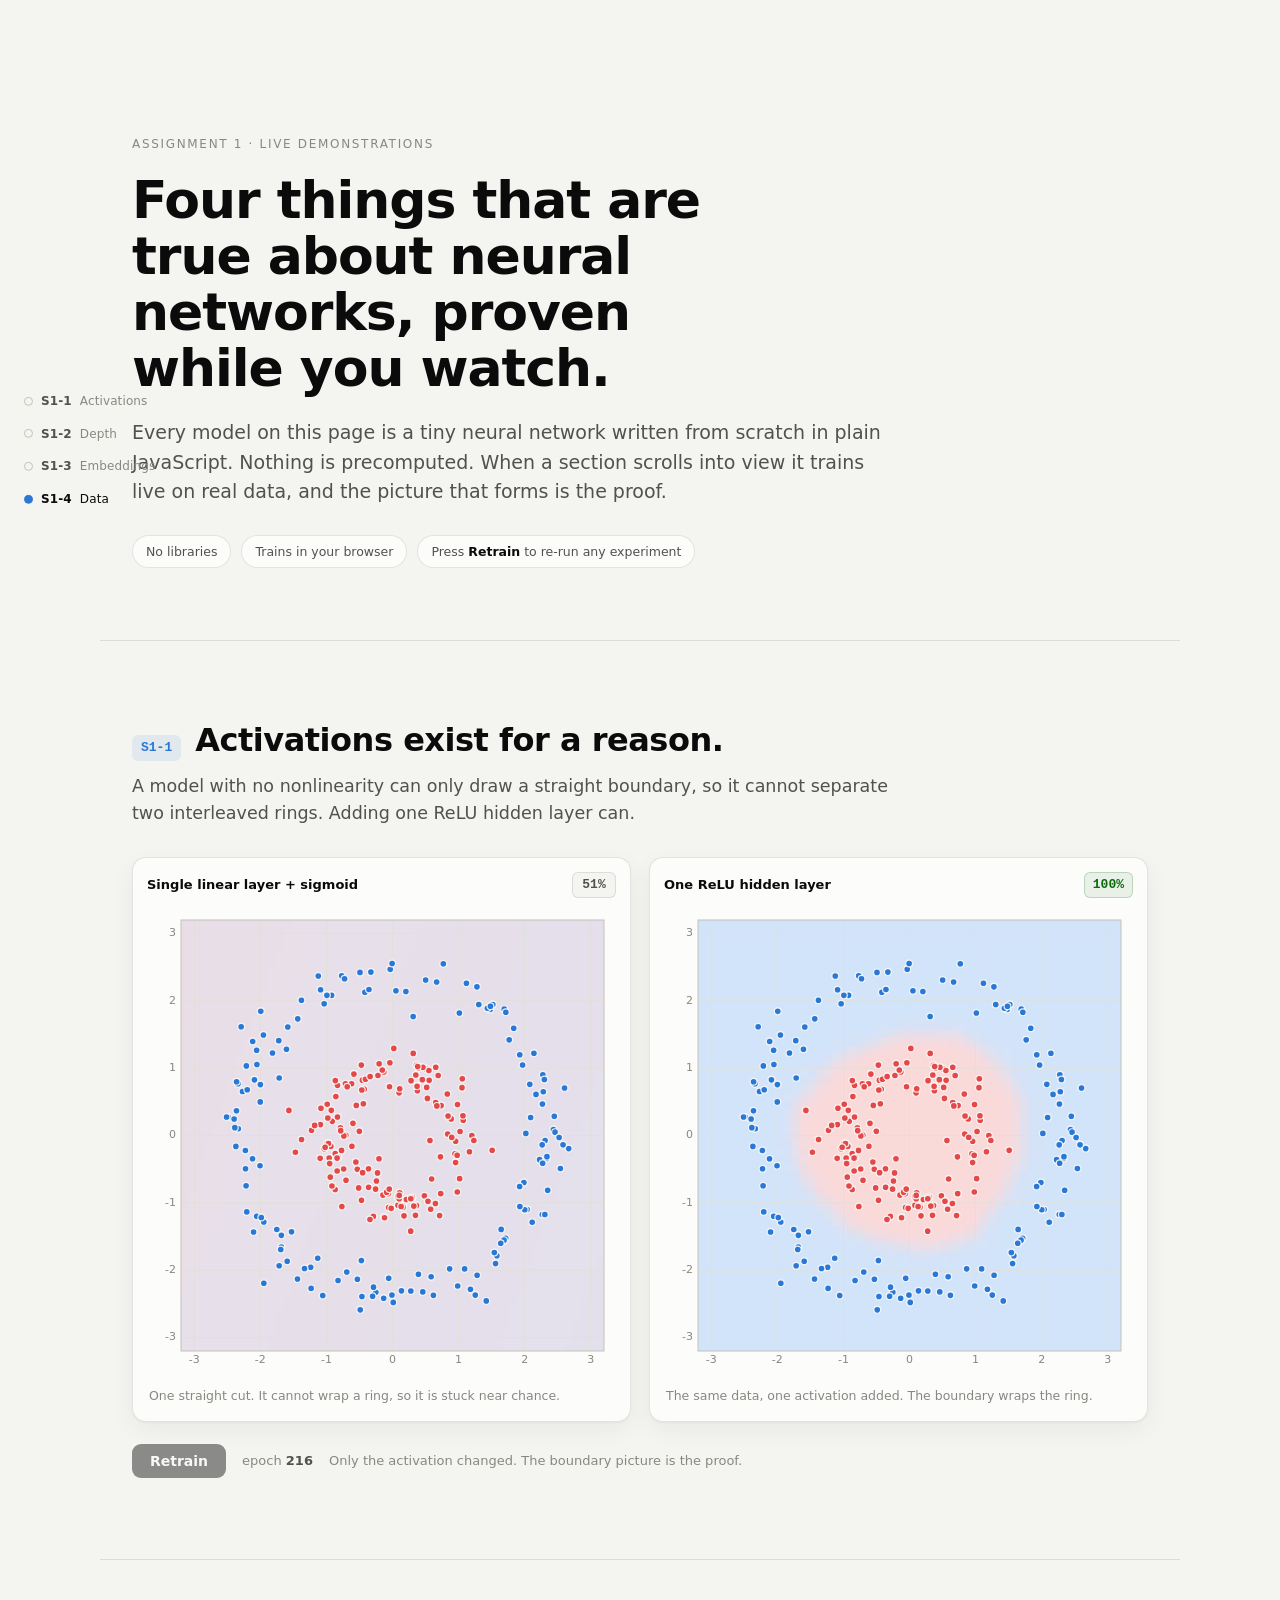
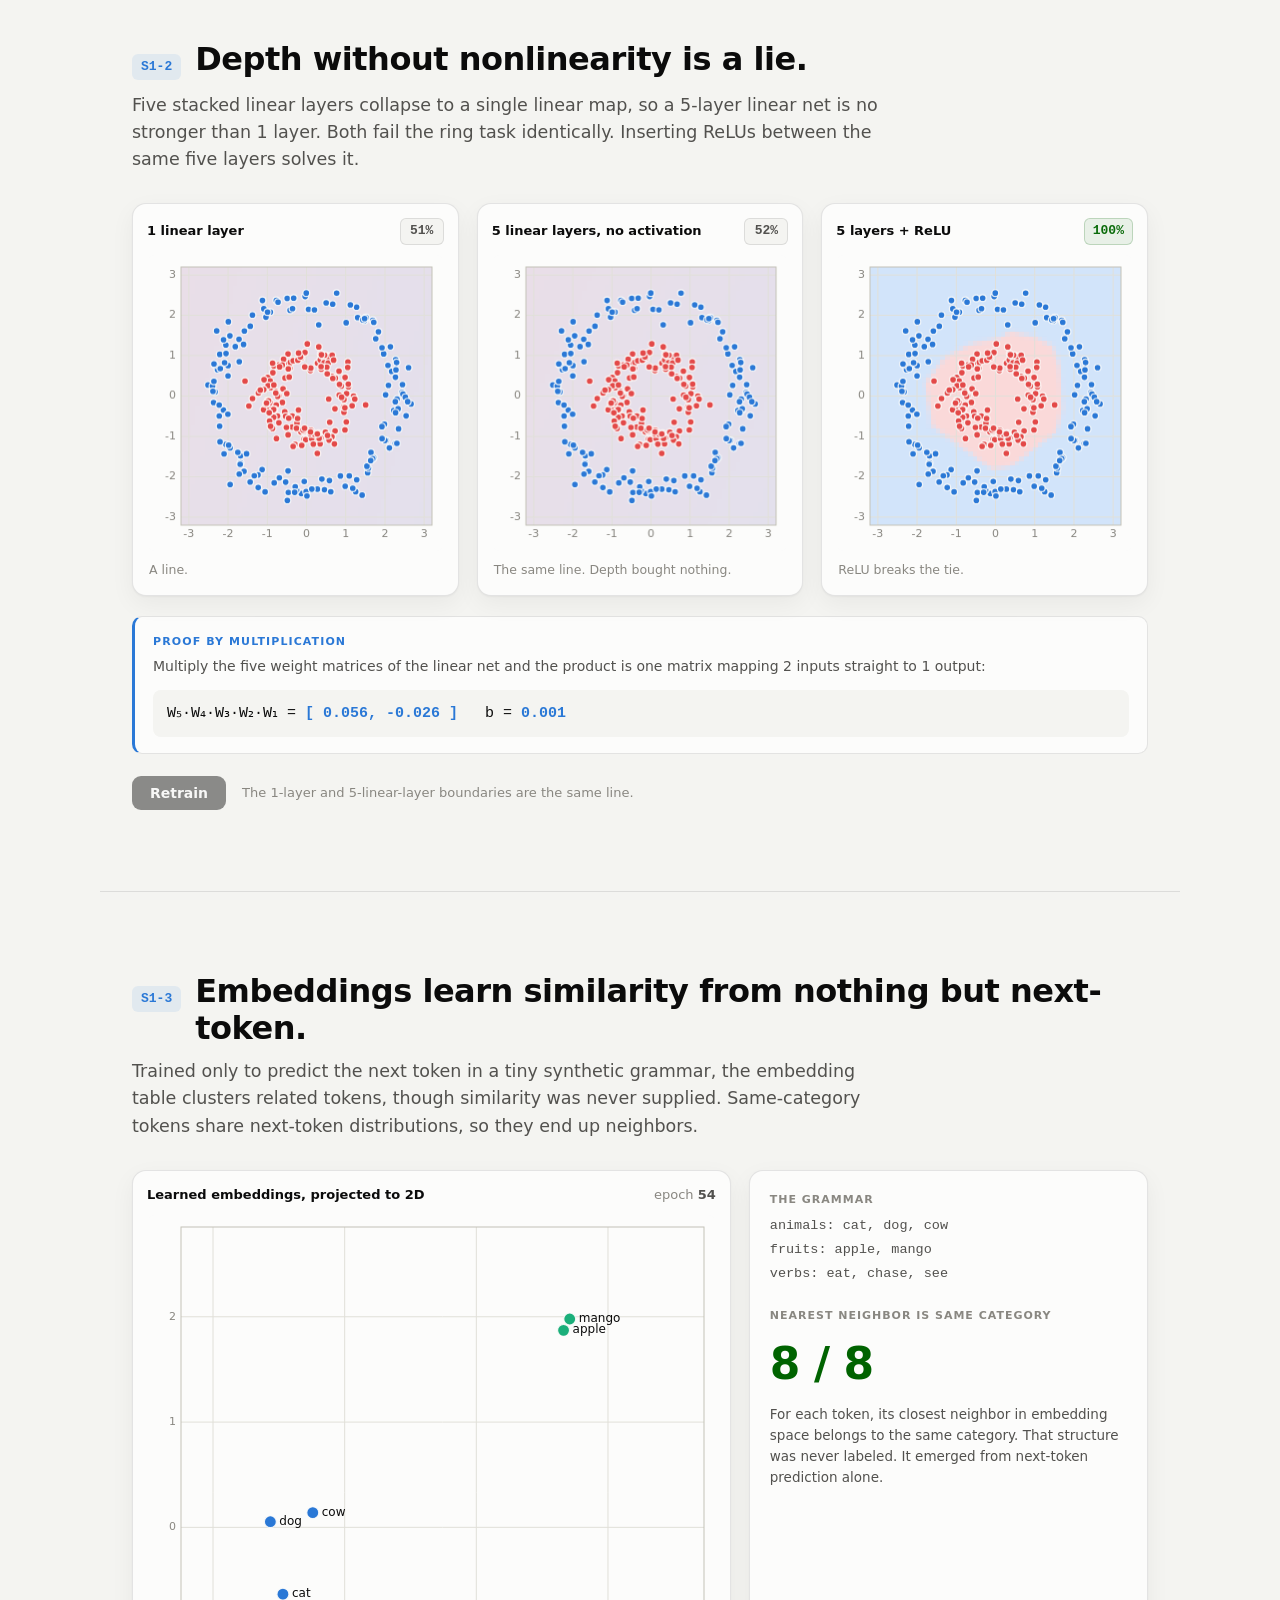
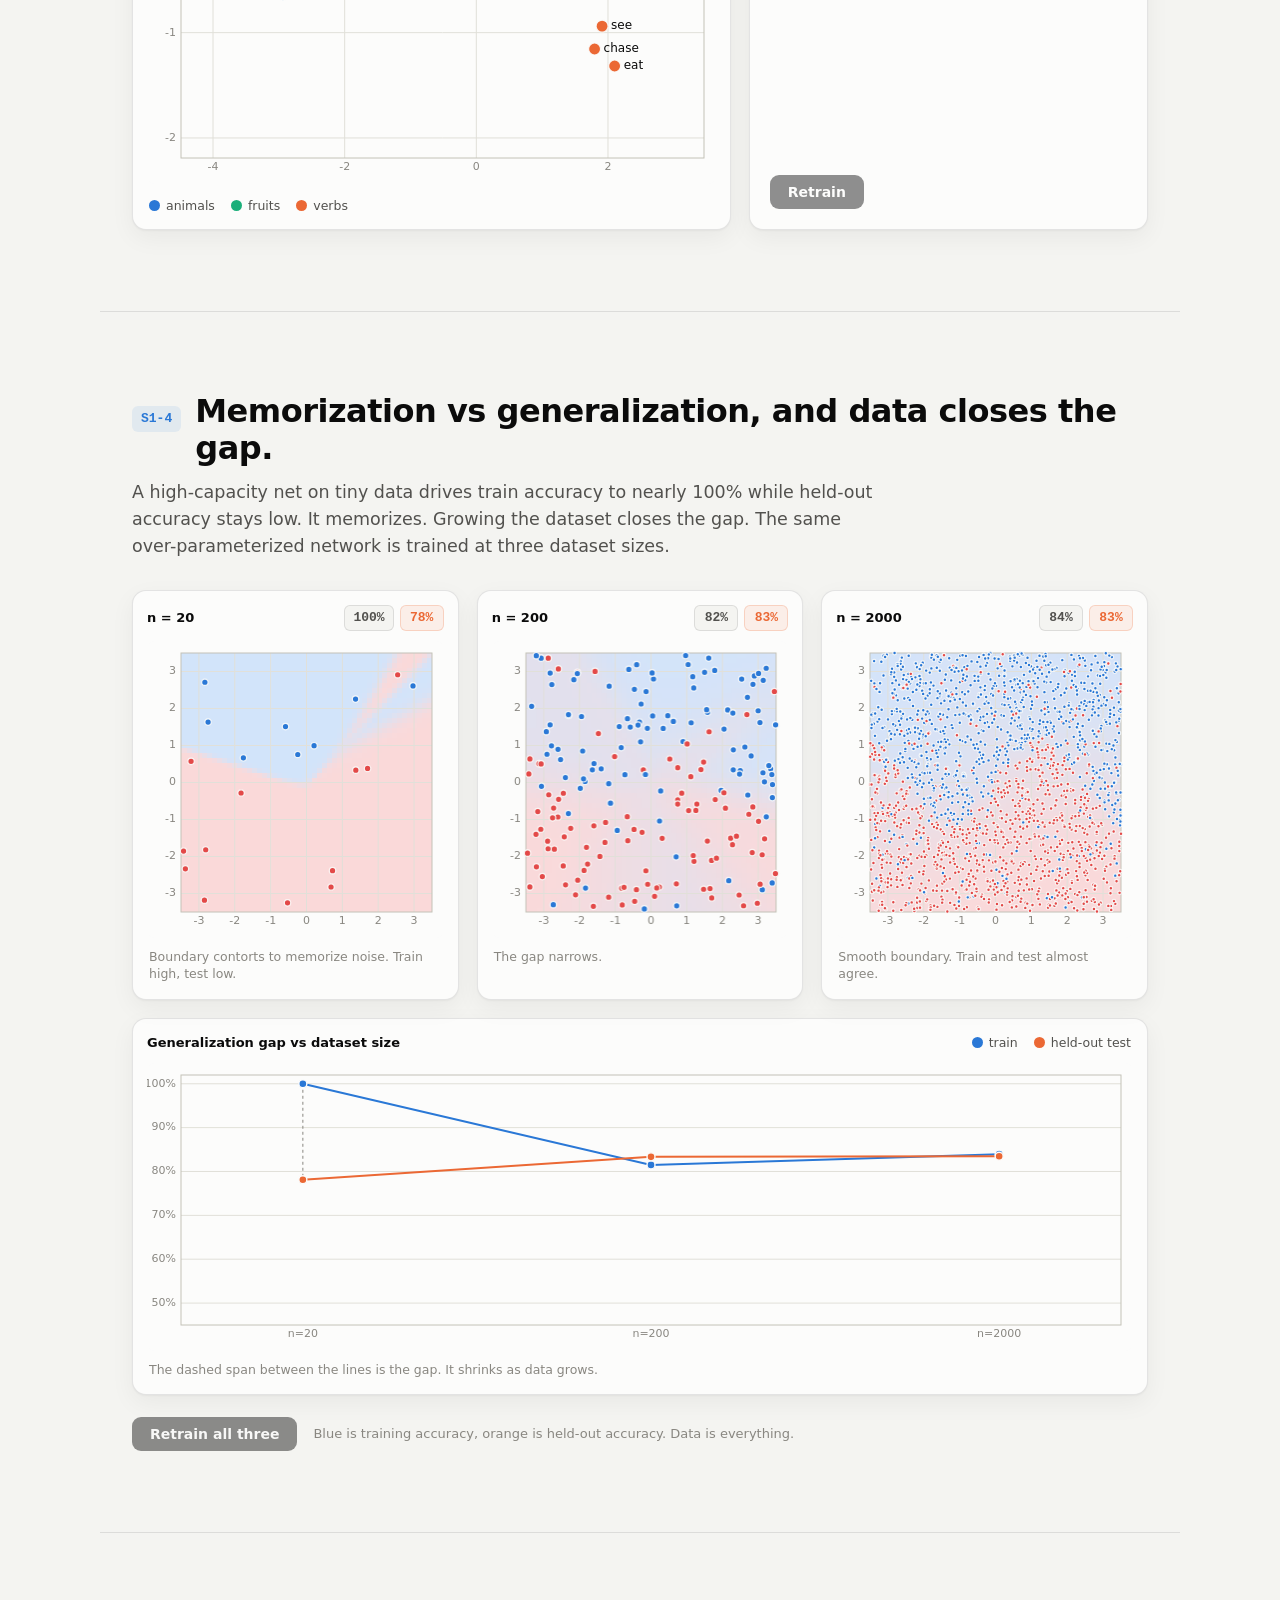
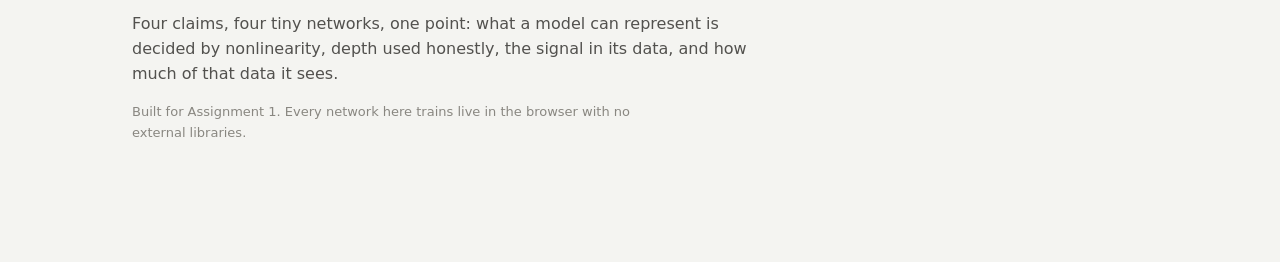
==== assignment-1/index.html @ b0c8d0f0 "Add assignment-1: live in-browser proofs for four neural network claims Single-page site with four d" ====
<!DOCTYPE html>
<html lang="en">
<head>
  <meta charset="utf-8" />
  <meta name="viewport" content="width=device-width, initial-scale=1" />
  <title>Four proofs about neural networks - live in your browser</title>
  <meta name="description" content="Four claims about activations, depth, embeddings, and data, each proven with a tiny neural network that trains live in your browser." />
  <link rel="stylesheet" href="styles.css" />
  <link rel="icon" href="data:image/svg+xml,<svg xmlns='http://www.w3.org/2000/svg' viewBox='0 0 16 16'><text y='13' font-size='14'>&#129504;</text></svg>" />
</head>
<body>
  <nav class="rail" aria-label="Section navigation">
    <a href="#s1-1"><span class="dot"></span><b>S1-1</b> Activations</a>
    <a href="#s1-2"><span class="dot"></span><b>S1-2</b> Depth</a>
    <a href="#s1-3"><span class="dot"></span><b>S1-3</b> Embeddings</a>
    <a href="#s1-4"><span class="dot"></span><b>S1-4</b> Data</a>
  </nav>

  <header class="hero">
    <p class="eyebrow">Assignment 1 &middot; live demonstrations</p>
    <h1>Four things that are true about neural networks, proven while you watch.</h1>
    <p class="lede">
      Every model on this page is a tiny neural network written from scratch in
      plain JavaScript. Nothing is precomputed. When a section scrolls into view
      it trains live on real data, and the picture that forms is the proof.
    </p>
    <div class="hero-meta">
      <span>No libraries</span>
      <span>Trains in your browser</span>
      <span>Press <b>Retrain</b> to re-run any experiment</span>
    </div>
  </header>

  <!-- S1-1 -->
  <section class="claim" id="s1-1">
    <div class="claim-head">
      <span class="tag">S1-1</span>
      <h2>Activations exist for a reason.</h2>
    </div>
    <p class="claim-text">
      A model with no nonlinearity can only draw a straight boundary, so it
      cannot separate two interleaved rings. Adding one ReLU hidden layer can.
    </p>
    <div class="grid two">
      <figure class="panel">
        <figcaption>
          <span class="ptitle">Single linear layer + sigmoid</span>
          <span class="badge" data-out="rings-acc-linear">-</span>
        </figcaption>
        <canvas data-canvas="rings-linear"></canvas>
        <p class="cap">One straight cut. It cannot wrap a ring, so it is stuck near chance.</p>
      </figure>
      <figure class="panel">
        <figcaption>
          <span class="ptitle">One ReLU hidden layer</span>
          <span class="badge good" data-out="rings-acc-relu">-</span>
        </figcaption>
        <canvas data-canvas="rings-relu"></canvas>
        <p class="cap">The same data, one activation added. The boundary wraps the ring.</p>
      </figure>
    </div>
    <div class="controls">
      <button data-action="rings-retrain">Retrain</button>
      <span class="epoch">epoch <b data-out="rings-epoch">0</b></span>
      <span class="note">Only the activation changed. The boundary picture is the proof.</span>
    </div>
  </section>

  <!-- S1-2 -->
  <section class="claim" id="s1-2">
    <div class="claim-head">
      <span class="tag">S1-2</span>
      <h2>Depth without nonlinearity is a lie.</h2>
    </div>
    <p class="claim-text">
      Five stacked linear layers collapse to a single linear map, so a 5-layer
      linear net is no stronger than 1 layer. Both fail the ring task
      identically. Inserting ReLUs between the same five layers solves it.
    </p>
    <div class="grid three">
      <figure class="panel">
        <figcaption>
          <span class="ptitle">1 linear layer</span>
          <span class="badge" data-out="depth-acc-one">-</span>
        </figcaption>
        <canvas data-canvas="depth-one"></canvas>
        <p class="cap">A line.</p>
      </figure>
      <figure class="panel">
        <figcaption>
          <span class="ptitle">5 linear layers, no activation</span>
          <span class="badge" data-out="depth-acc-linear5">-</span>
        </figcaption>
        <canvas data-canvas="depth-linear5"></canvas>
        <p class="cap">The same line. Depth bought nothing.</p>
      </figure>
      <figure class="panel">
        <figcaption>
          <span class="ptitle">5 layers + ReLU</span>
          <span class="badge good" data-out="depth-acc-relu5">-</span>
        </figcaption>
        <canvas data-canvas="depth-relu5"></canvas>
        <p class="cap">ReLU breaks the tie.</p>
      </figure>
    </div>
    <div class="proof-note">
      <span class="proof-label">Proof by multiplication</span>
      Multiply the five weight matrices of the linear net and the product is one
      matrix mapping 2 inputs straight to 1 output:
      <div class="product" data-out="depth-product">-</div>
    </div>
    <div class="controls">
      <button data-action="depth-retrain">Retrain</button>
      <span class="note">The 1-layer and 5-linear-layer boundaries are the same line.</span>
    </div>
  </section>

  <!-- S1-3 -->
  <section class="claim" id="s1-3">
    <div class="claim-head">
      <span class="tag">S1-3</span>
      <h2>Embeddings learn similarity from nothing but next-token.</h2>
    </div>
    <p class="claim-text">
      Trained only to predict the next token in a tiny synthetic grammar, the
      embedding table clusters related tokens, though similarity was never
      supplied. Same-category tokens share next-token distributions, so they end
      up neighbors.
    </p>
    <div class="grid embed">
      <figure class="panel">
        <figcaption>
          <span class="ptitle">Learned embeddings, projected to 2D</span>
          <span class="epoch">epoch <b data-out="embed-epoch">0</b></span>
        </figcaption>
        <canvas data-canvas="embed-scatter"></canvas>
        <div class="legend">
          <span><i style="background:#2a78d6"></i>animals</span>
          <span><i style="background:#1baf7a"></i>fruits</span>
          <span><i style="background:#eb6834"></i>verbs</span>
        </div>
      </figure>
      <aside class="sidecard">
        <p class="side-label">The grammar</p>
        <p class="mono small">
          animals: cat, dog, cow<br />
          fruits: apple, mango<br />
          verbs: eat, chase, see
        </p>
        <p class="side-label">Nearest neighbor is same category</p>
        <p class="bignum"><span data-out="embed-nn">-</span></p>
        <p class="side-text">
          For each token, its closest neighbor in embedding space belongs to the
          same category. That structure was never labeled. It emerged from
          next-token prediction alone.
        </p>
        <button data-action="embed-retrain">Retrain</button>
      </aside>
    </div>
  </section>

  <!-- S1-4 -->
  <section class="claim" id="s1-4">
    <div class="claim-head">
      <span class="tag">S1-4</span>
      <h2>Memorization vs generalization, and data closes the gap.</h2>
    </div>
    <p class="claim-text">
      A high-capacity net on tiny data drives train accuracy to nearly 100% while
      held-out accuracy stays low. It memorizes. Growing the dataset closes the
      gap. The same over-parameterized network is trained at three dataset sizes.
    </p>
    <div class="grid three">
      <figure class="panel">
        <figcaption>
          <span class="ptitle">n = 20</span>
          <span class="badges">
            <span class="badge" data-out="gen-train-20">-</span>
            <span class="badge alt" data-out="gen-test-20">-</span>
          </span>
        </figcaption>
        <canvas data-canvas="gen-20"></canvas>
        <p class="cap">Boundary contorts to memorize noise. Train high, test low.</p>
      </figure>
      <figure class="panel">
        <figcaption>
          <span class="ptitle">n = 200</span>
          <span class="badges">
            <span class="badge" data-out="gen-train-200">-</span>
            <span class="badge alt" data-out="gen-test-200">-</span>
          </span>
        </figcaption>
        <canvas data-canvas="gen-200"></canvas>
        <p class="cap">The gap narrows.</p>
      </figure>
      <figure class="panel">
        <figcaption>
          <span class="ptitle">n = 2000</span>
          <span class="badges">
            <span class="badge" data-out="gen-train-2000">-</span>
            <span class="badge alt" data-out="gen-test-2000">-</span>
          </span>
        </figcaption>
        <canvas data-canvas="gen-2000"></canvas>
        <p class="cap">Smooth boundary. Train and test almost agree.</p>
      </figure>
    </div>
    <figure class="panel wide">
      <figcaption>
        <span class="ptitle">Generalization gap vs dataset size</span>
        <span class="legend inline">
          <span><i style="background:#2a78d6"></i>train</span>
          <span><i style="background:#eb6834"></i>held-out test</span>
        </span>
      </figcaption>
      <canvas data-canvas="gen-gap" class="gapc"></canvas>
      <p class="cap">The dashed span between the lines is the gap. It shrinks as data grows.</p>
    </figure>
    <div class="controls">
      <button data-action="gen-retrain">Retrain all three</button>
      <span class="note">Blue is training accuracy, orange is held-out accuracy. Data is everything.</span>
    </div>
  </section>

  <footer class="foot">
    <p>Four claims, four tiny networks, one point: what a model can represent is
       decided by nonlinearity, depth used honestly, the signal in its data, and
       how much of that data it sees.</p>
    <p class="fine">Built for Assignment 1. Every network here trains live in the browser with no external libraries.</p>
  </footer>

  <script type="module" src="js/app.js"></script>
</body>
</html>
---- assignment-1/styles.css ----
:root {
  --surface: #fcfcfb;
  --plane: #f4f4f1;
  --ink: #0b0b0b;
  --secondary: #52514e;
  --muted: #898781;
  --grid: #e1e0d9;
  --axis: #c3c2b7;
  --blue: #2a78d6;
  --orange: #eb6834;
  --green: #006300;
  --border: rgba(11, 11, 11, 0.1);
  --shadow: 0 1px 2px rgba(11, 11, 11, 0.04), 0 8px 24px rgba(11, 11, 11, 0.05);
  --sans: system-ui, -apple-system, "Segoe UI", sans-serif;
  --mono: ui-monospace, "SF Mono", "Cascadia Code", Menlo, monospace;
}

* { box-sizing: border-box; }

html { scroll-behavior: smooth; }

body {
  margin: 0;
  background: var(--plane);
  color: var(--ink);
  font-family: var(--sans);
  line-height: 1.55;
  -webkit-font-smoothing: antialiased;
}

/* ---- Side rail nav ---- */
.rail {
  position: fixed;
  top: 50%;
  left: 24px;
  transform: translateY(-50%);
  display: flex;
  flex-direction: column;
  gap: 14px;
  z-index: 20;
}
.rail a {
  display: flex;
  align-items: center;
  gap: 8px;
  font-size: 12px;
  color: var(--muted);
  text-decoration: none;
  letter-spacing: 0.01em;
  transition: color 0.2s;
}
.rail a b { color: var(--secondary); font-weight: 600; }
.rail .dot {
  width: 9px;
  height: 9px;
  border-radius: 50%;
  border: 1.5px solid var(--axis);
  background: transparent;
  transition: all 0.2s;
}
.rail a.active { color: var(--ink); }
.rail a.active .dot { background: var(--blue); border-color: var(--blue); }
.rail a.active b { color: var(--ink); }

/* ---- Layout ---- */
.hero, .claim, .foot {
  max-width: 1080px;
  margin: 0 auto;
  padding: 0 32px;
}

.hero {
  padding-top: 15vh;
  padding-bottom: 8vh;
}
.eyebrow {
  font-size: 12px;
  letter-spacing: 0.14em;
  text-transform: uppercase;
  color: var(--muted);
  margin: 0 0 18px;
}
.hero h1 {
  font-size: clamp(30px, 5vw, 52px);
  line-height: 1.08;
  letter-spacing: -0.02em;
  margin: 0 0 22px;
  max-width: 16ch;
}
.lede {
  font-size: clamp(16px, 2vw, 19px);
  color: var(--secondary);
  max-width: 62ch;
  margin: 0 0 28px;
}
.hero-meta {
  display: flex;
  flex-wrap: wrap;
  gap: 10px;
}
.hero-meta span {
  font-size: 12.5px;
  color: var(--secondary);
  background: var(--surface);
  border: 1px solid var(--border);
  border-radius: 999px;
  padding: 6px 13px;
}
.hero-meta b { color: var(--ink); }

/* ---- Claim sections ---- */
.claim {
  padding-top: 9vh;
  padding-bottom: 9vh;
  border-top: 1px solid var(--border);
}
.claim-head {
  display: flex;
  align-items: baseline;
  gap: 14px;
  margin-bottom: 12px;
}
.tag {
  font-family: var(--mono);
  font-size: 13px;
  font-weight: 600;
  color: var(--blue);
  background: rgba(42, 120, 214, 0.09);
  padding: 3px 9px;
  border-radius: 6px;
  flex-shrink: 0;
}
.claim h2 {
  font-size: clamp(22px, 3.2vw, 32px);
  letter-spacing: -0.015em;
  line-height: 1.15;
  margin: 0;
}
.claim-text {
  font-size: clamp(15px, 1.8vw, 17.5px);
  color: var(--secondary);
  max-width: 68ch;
  margin: 0 0 30px;
}

/* ---- Grids of panels ---- */
.grid { display: grid; gap: 18px; }
.grid.two { grid-template-columns: repeat(2, 1fr); }
.grid.three { grid-template-columns: repeat(3, 1fr); }
.grid.embed { grid-template-columns: 1.5fr 1fr; }

.panel {
  margin: 0;
  background: var(--surface);
  border: 1px solid var(--border);
  border-radius: 14px;
  padding: 14px;
  box-shadow: var(--shadow);
}
.panel.wide { margin-top: 18px; }
.panel figcaption {
  display: flex;
  align-items: center;
  justify-content: space-between;
  gap: 10px;
  margin-bottom: 10px;
}
.ptitle {
  font-size: 13px;
  font-weight: 600;
  color: var(--ink);
}
.panel canvas {
  width: 100%;
  aspect-ratio: 1 / 1;
  display: block;
  border-radius: 8px;
  background: var(--surface);
}
.panel canvas.gapc { aspect-ratio: 24 / 7; }
.cap {
  font-size: 12.5px;
  color: var(--muted);
  margin: 10px 2px 2px;
  line-height: 1.4;
}

/* ---- Badges (accuracy readouts) ---- */
.badge {
  font-family: var(--mono);
  font-size: 13px;
  font-weight: 600;
  color: var(--secondary);
  background: var(--plane);
  border: 1px solid var(--border);
  border-radius: 6px;
  padding: 2px 8px;
  min-width: 44px;
  text-align: center;
}
.badge.good { color: #0a6b0a; background: rgba(10, 107, 10, 0.08); border-color: rgba(10, 107, 10, 0.2); }
.badge.alt { color: var(--orange); background: rgba(235, 104, 52, 0.09); border-color: rgba(235, 104, 52, 0.22); }
.badges { display: flex; gap: 6px; }

/* ---- Controls ---- */
.controls {
  display: flex;
  align-items: center;
  gap: 16px;
  flex-wrap: wrap;
  margin-top: 22px;
}
button {
  font-family: var(--sans);
  font-size: 14px;
  font-weight: 600;
  color: #fff;
  background: var(--ink);
  border: none;
  border-radius: 9px;
  padding: 9px 18px;
  cursor: pointer;
  transition: transform 0.1s, opacity 0.2s;
}
button:hover { transform: translateY(-1px); }
button:active { transform: translateY(0); }
button:disabled { opacity: 0.45; cursor: default; transform: none; }
.epoch {
  font-size: 13px;
  color: var(--muted);
  font-variant-numeric: tabular-nums;
}
.epoch b { color: var(--secondary); font-variant-numeric: tabular-nums; }
.note {
  font-size: 13px;
  color: var(--muted);
  flex: 1;
  min-width: 200px;
}

/* ---- Proof note (matrix product) ---- */
.proof-note {
  margin-top: 20px;
  background: var(--surface);
  border: 1px solid var(--border);
  border-left: 3px solid var(--blue);
  border-radius: 10px;
  padding: 16px 18px;
  font-size: 14px;
  color: var(--secondary);
}
.proof-label {
  display: block;
  font-size: 11px;
  letter-spacing: 0.1em;
  text-transform: uppercase;
  color: var(--blue);
  font-weight: 600;
  margin-bottom: 6px;
}
.product {
  margin-top: 12px;
  font-family: var(--mono);
  font-size: 15px;
  color: var(--ink);
  background: var(--plane);
  border-radius: 8px;
  padding: 12px 14px;
}
.mono { font-family: var(--mono); }
.product .mono { color: var(--blue); font-weight: 600; }

/* ---- Embedding side card ---- */
.sidecard {
  background: var(--surface);
  border: 1px solid var(--border);
  border-radius: 14px;
  padding: 20px;
  box-shadow: var(--shadow);
  display: flex;
  flex-direction: column;
}
.side-label {
  font-size: 11px;
  letter-spacing: 0.09em;
  text-transform: uppercase;
  color: var(--muted);
  font-weight: 600;
  margin: 0 0 6px;
}
.sidecard .small { font-size: 13.5px; margin: 0 0 20px; color: var(--secondary); line-height: 1.8; }
.bignum {
  font-size: 44px;
  font-weight: 700;
  letter-spacing: -0.02em;
  margin: 0 0 6px;
  color: var(--green);
  font-variant-numeric: tabular-nums;
}
.side-text { font-size: 13.5px; color: var(--secondary); margin: 0 0 20px; }
.sidecard button { margin-top: auto; align-self: flex-start; }

/* ---- Legend ---- */
.legend {
  display: flex;
  gap: 16px;
  margin-top: 12px;
  padding: 0 2px;
}
.legend.inline { margin: 0; }
.legend span {
  display: inline-flex;
  align-items: center;
  gap: 6px;
  font-size: 12.5px;
  color: var(--secondary);
}
.legend i {
  width: 11px;
  height: 11px;
  border-radius: 50%;
  display: inline-block;
}

/* ---- Footer ---- */
.foot {
  padding-top: 7vh;
  padding-bottom: 12vh;
  border-top: 1px solid var(--border);
}
.foot p { max-width: 64ch; color: var(--secondary); font-size: 16px; }
.foot .fine { color: var(--muted); font-size: 13px; margin-top: 14px; }

/* ---- Responsive ---- */
@media (max-width: 900px) {
  .rail { display: none; }
  .grid.two, .grid.three, .grid.embed { grid-template-columns: 1fr; }
  .panel canvas.gapc { aspect-ratio: 16 / 9; }
}
@media (max-width: 520px) {
  .hero, .claim, .foot { padding-left: 20px; padding-right: 20px; }
}
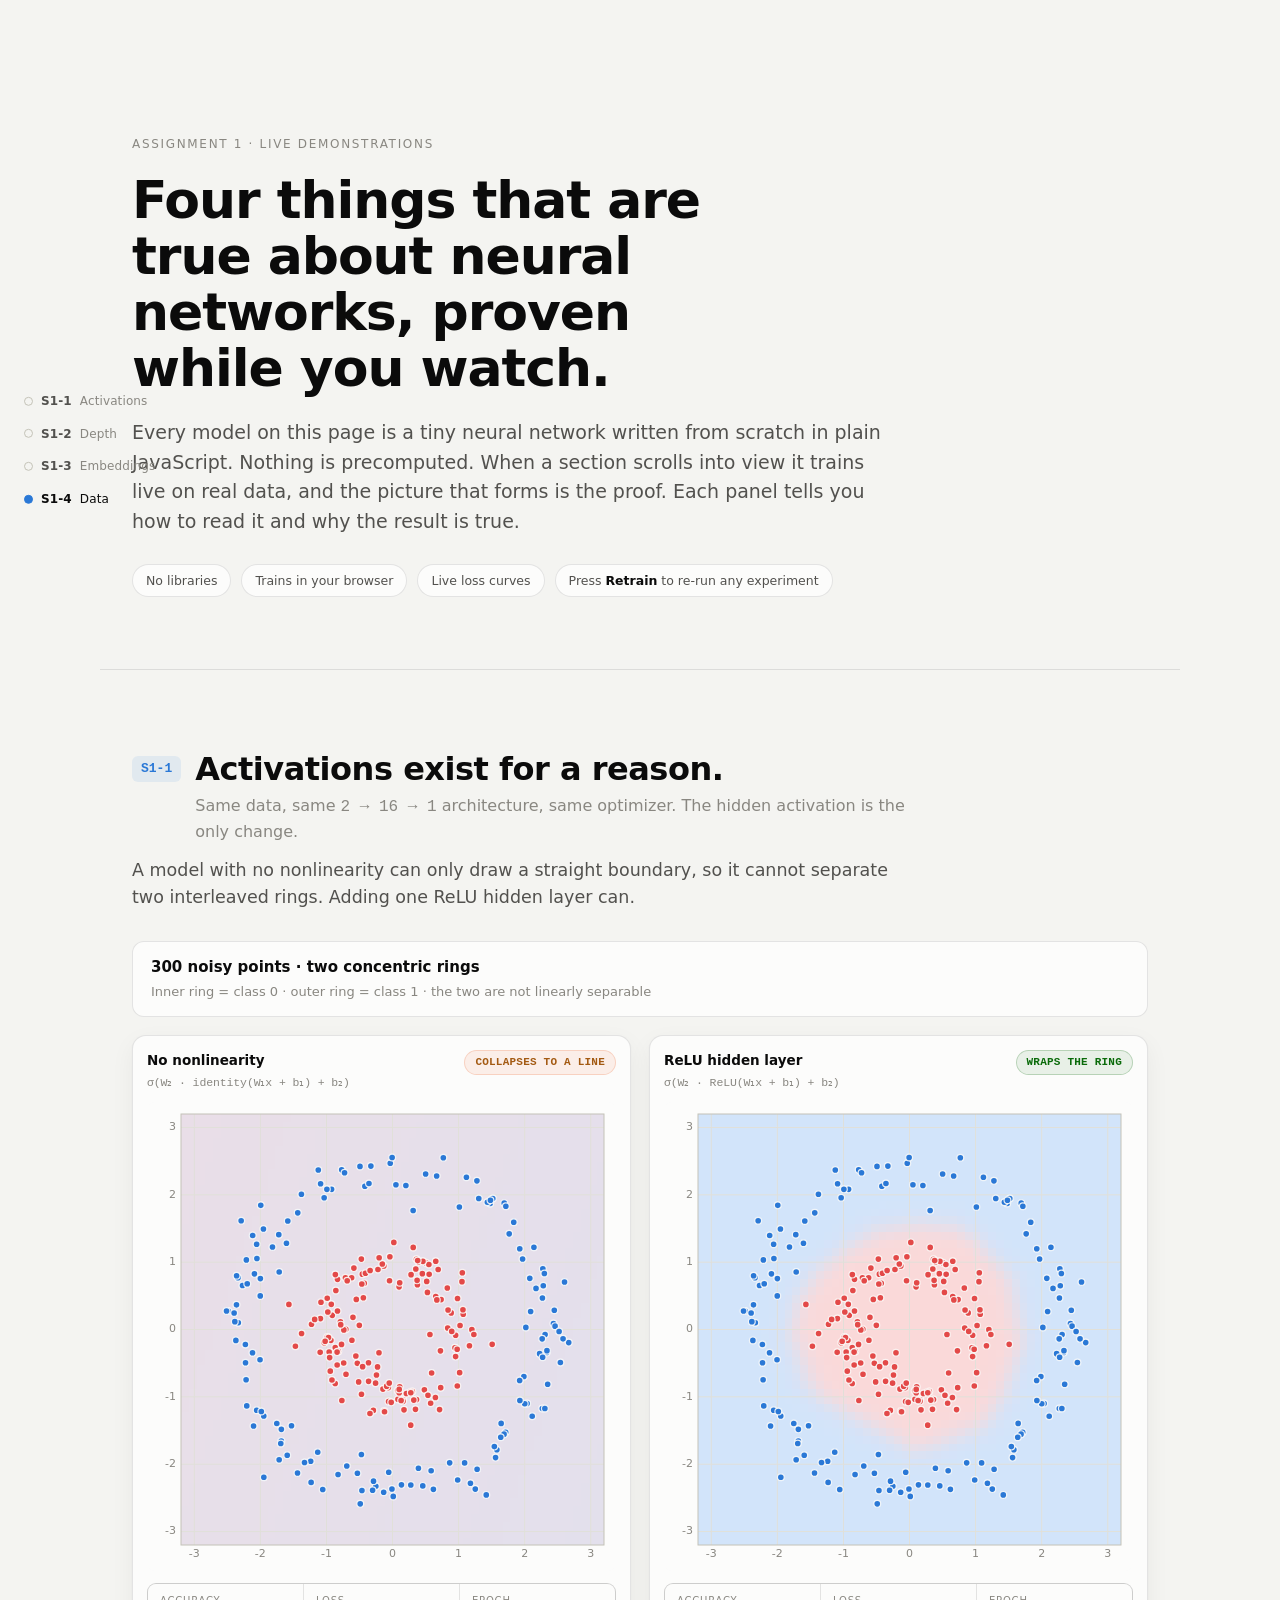
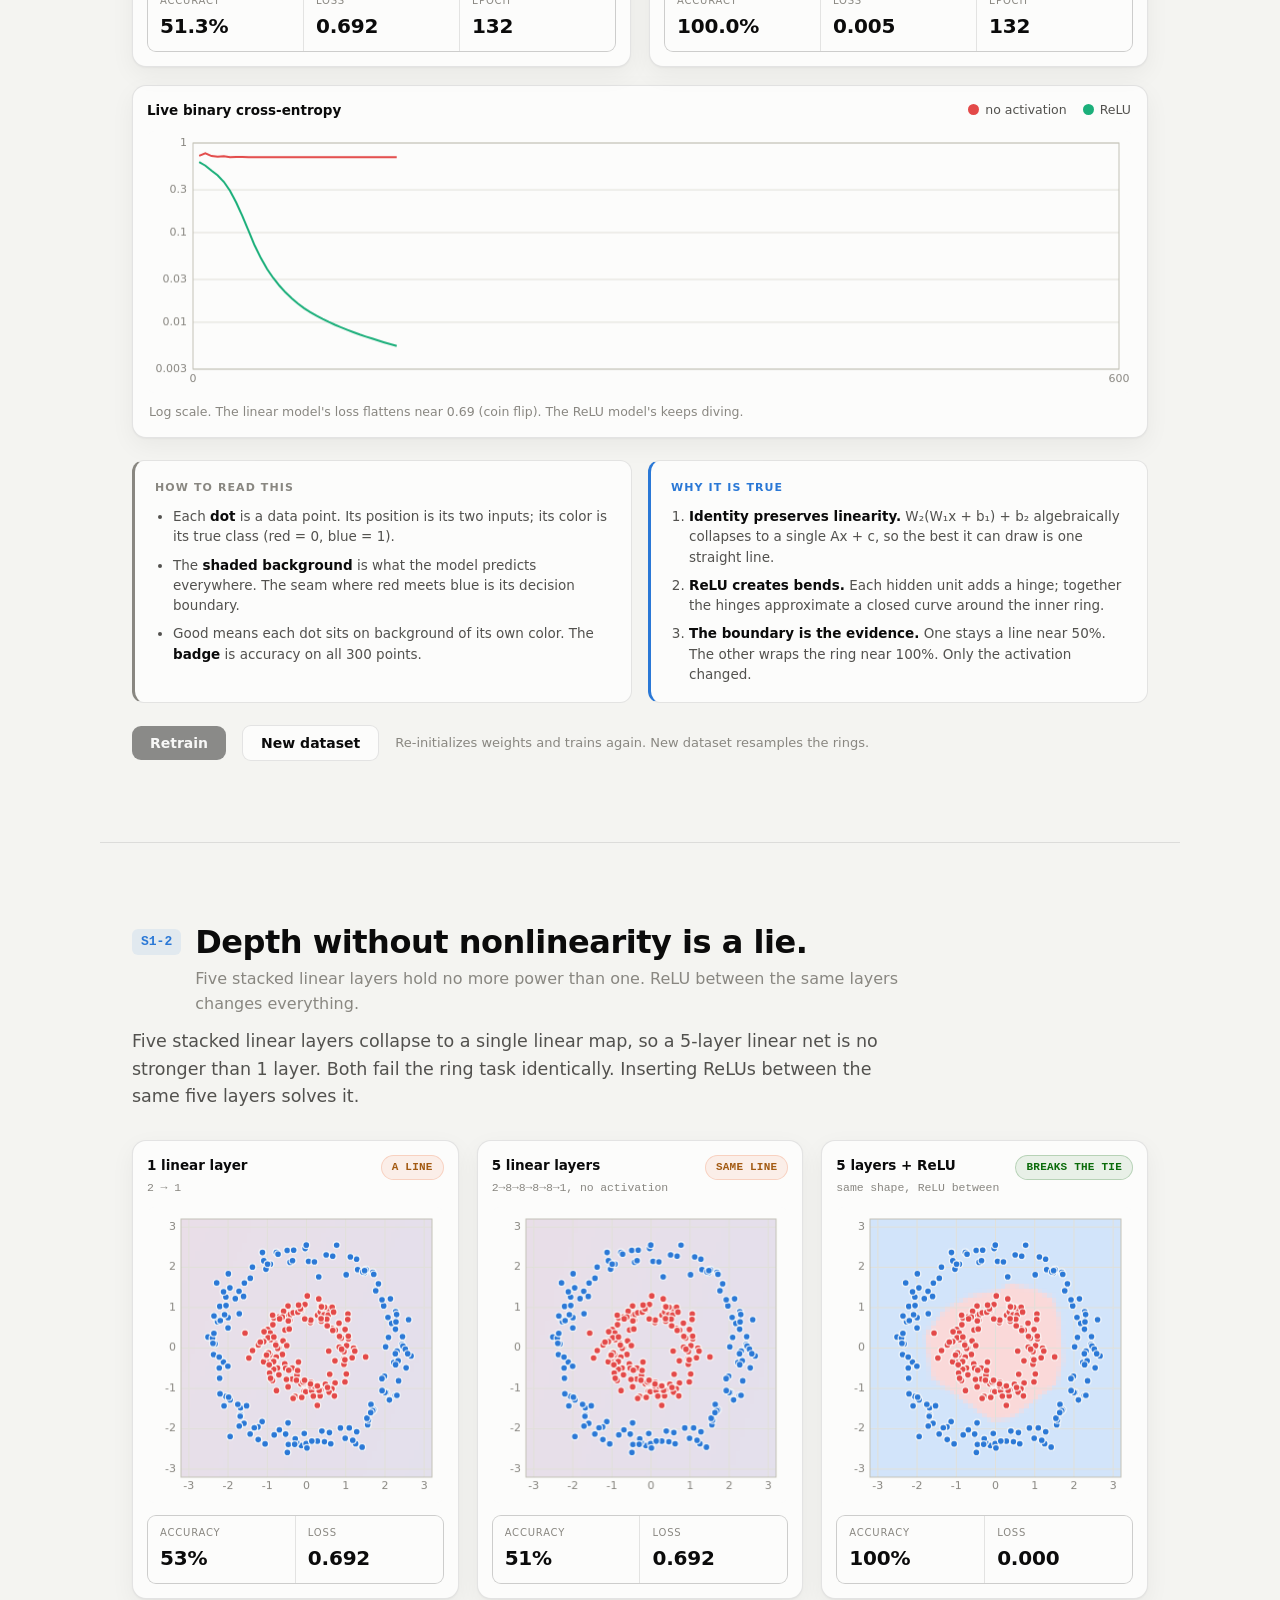
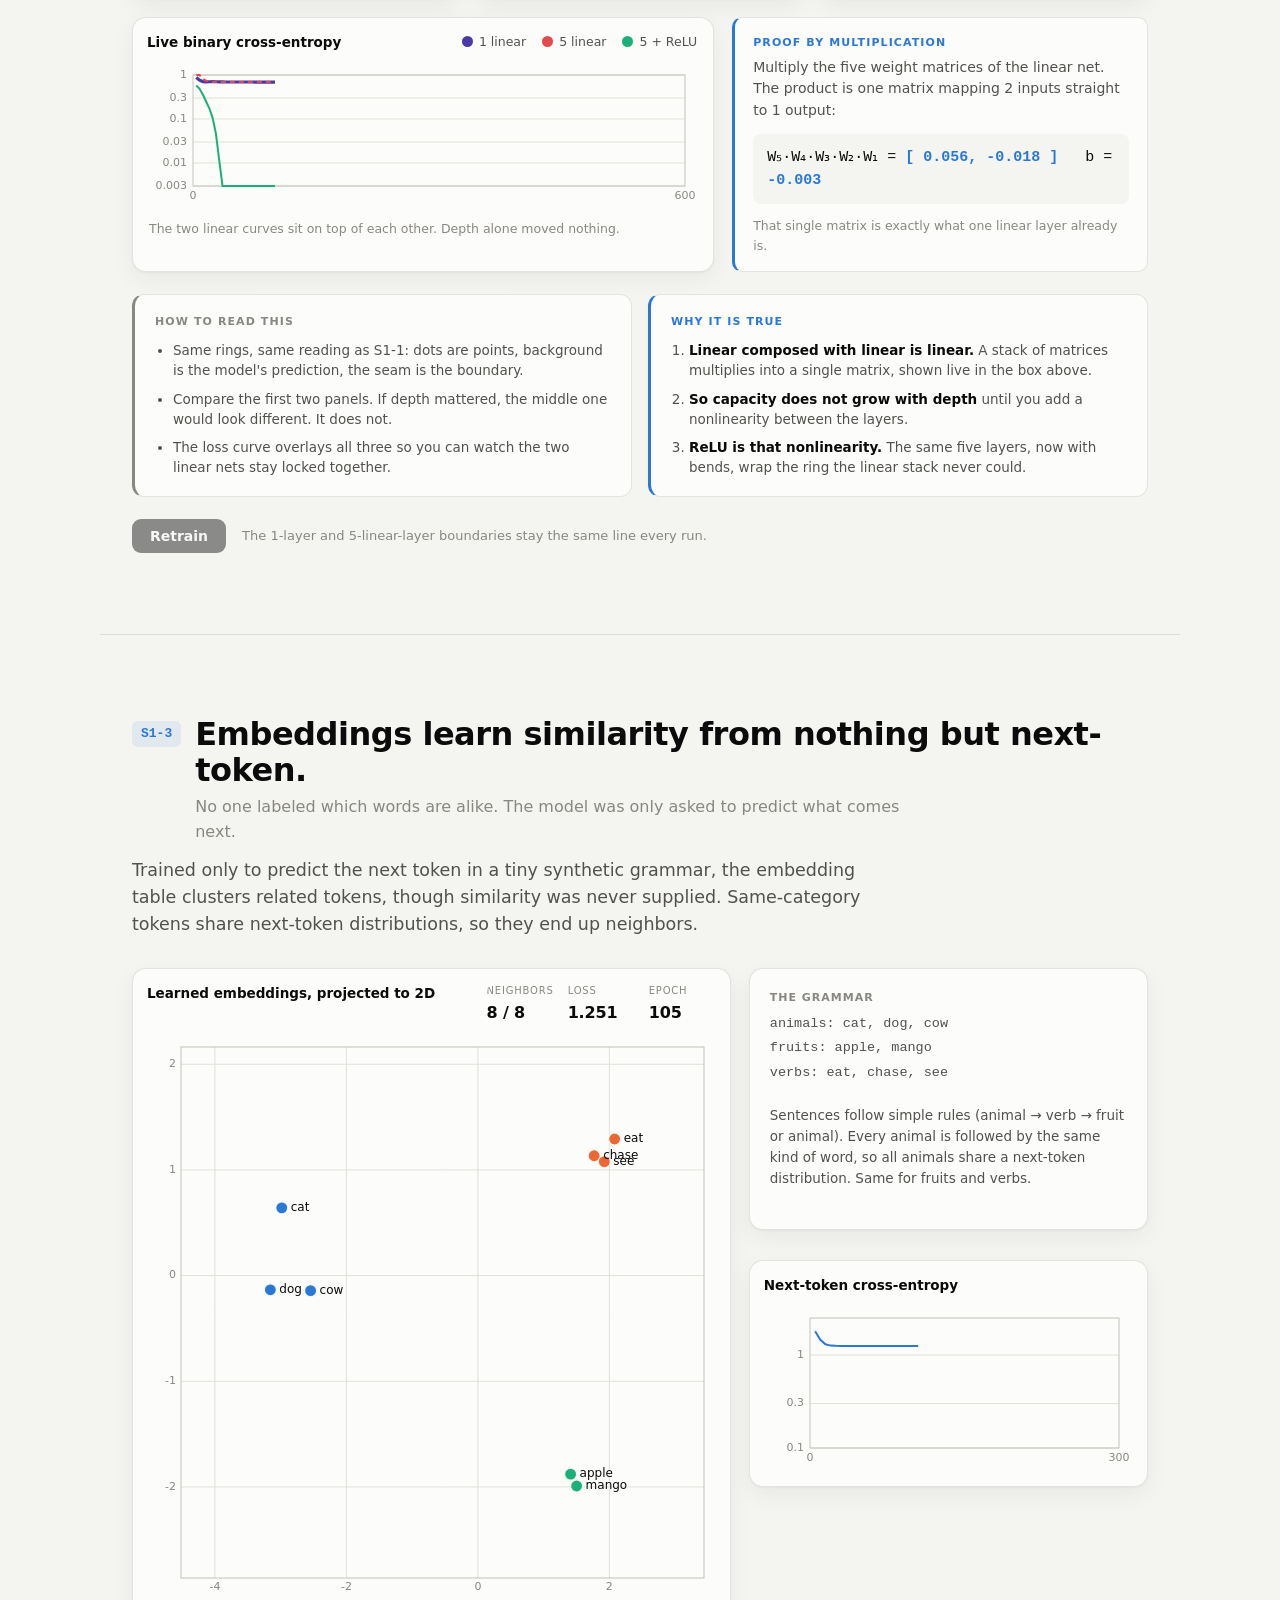
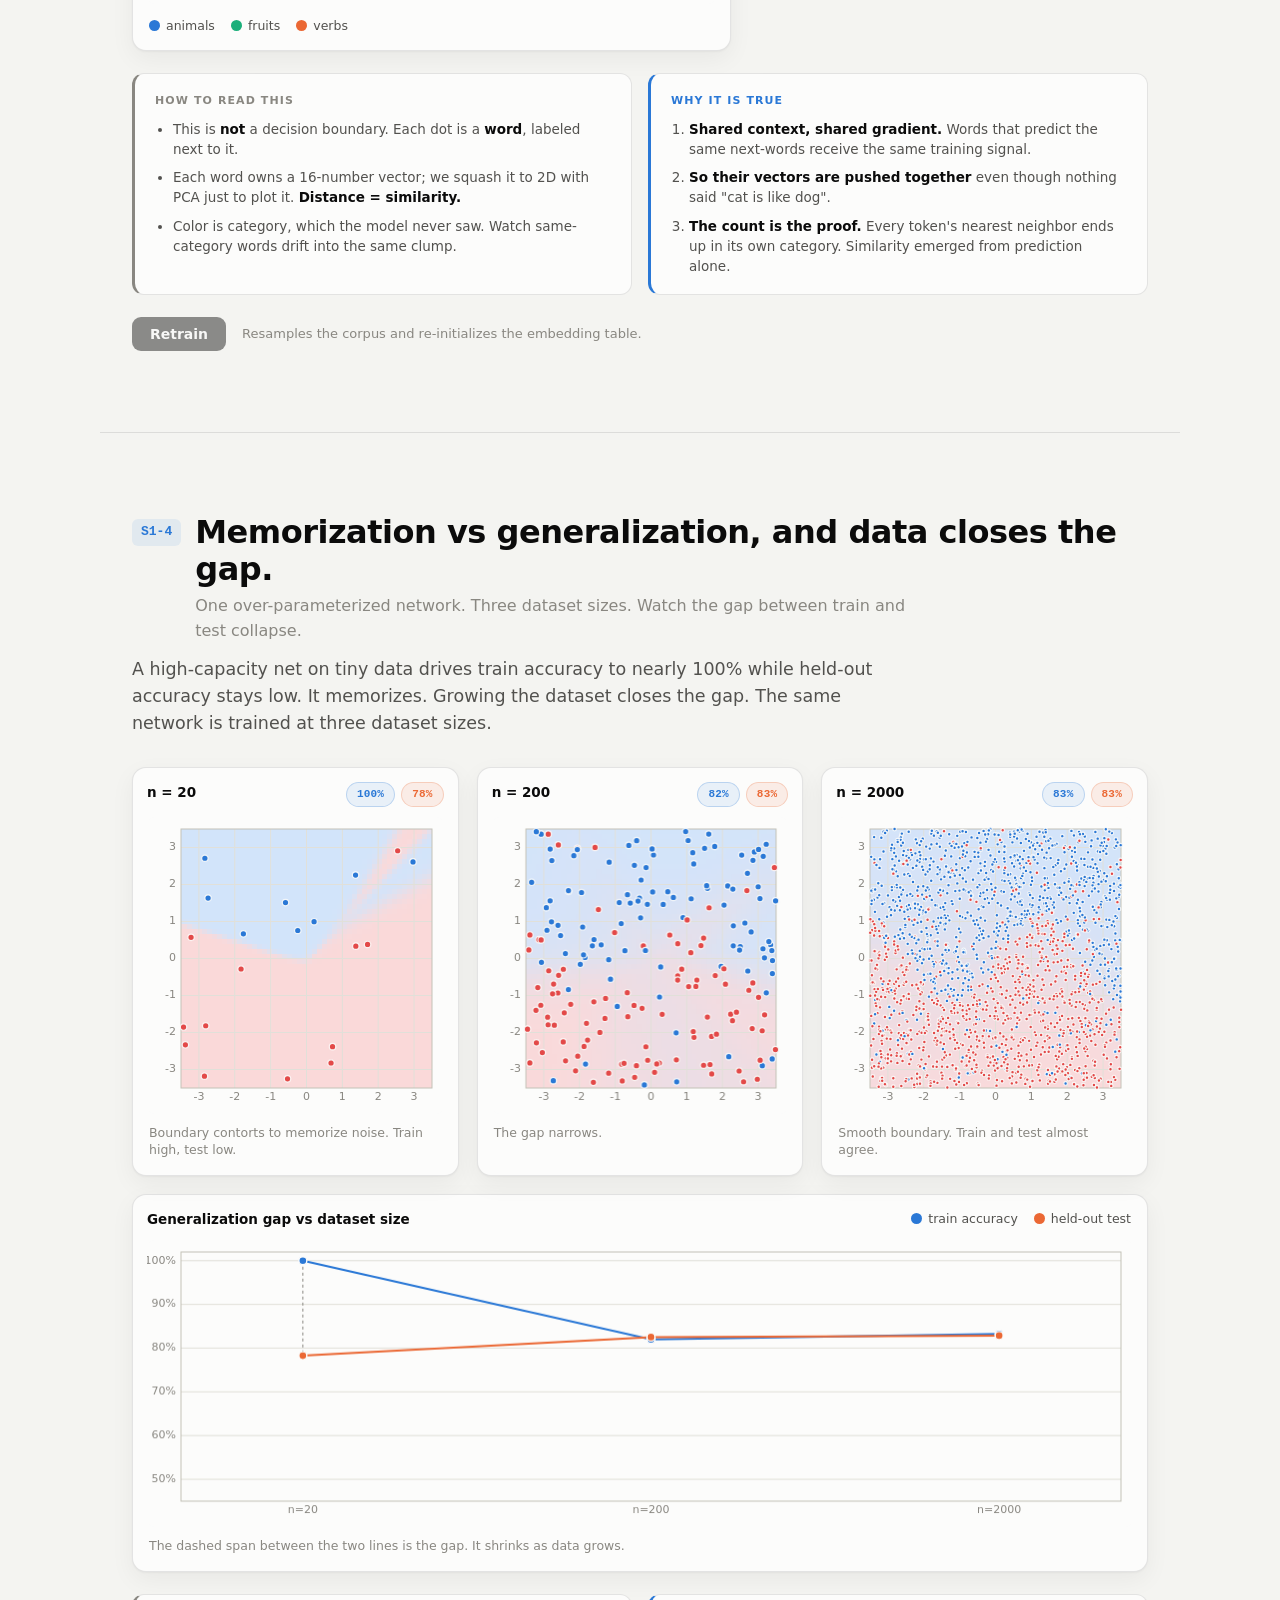
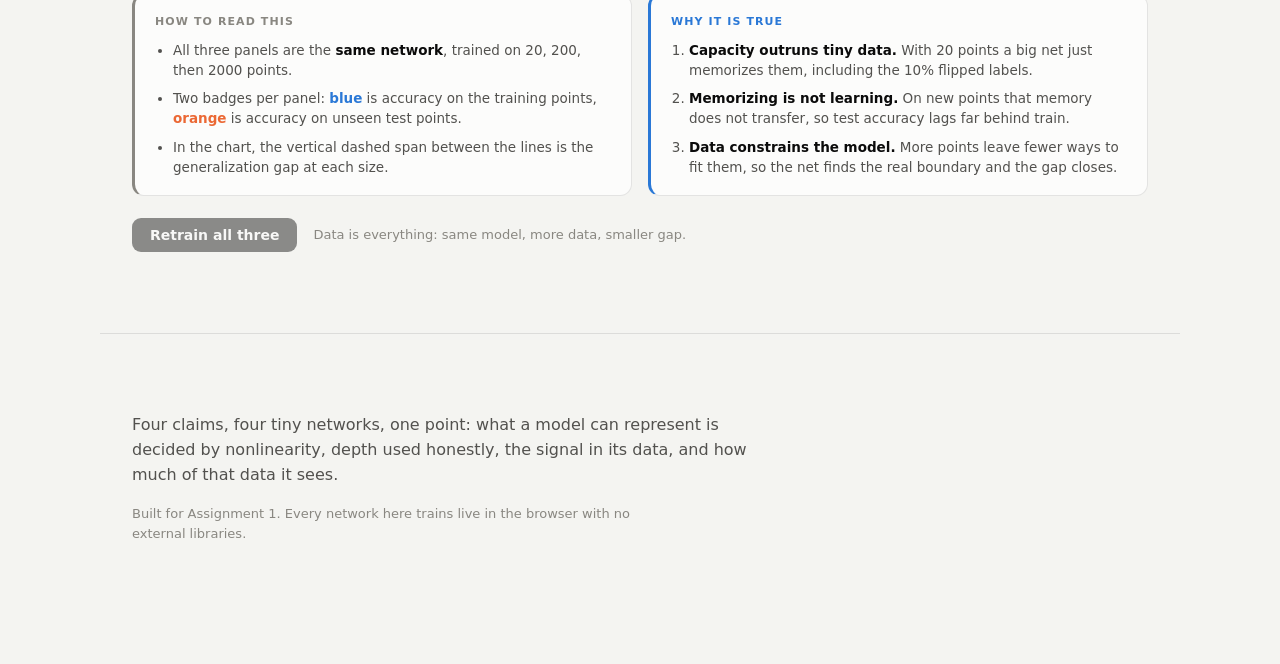
==== commit 69209648: "Enrich dashboard: loss curves, stat tiles, formulas, and per-section explainers Bring each demo up t" ====
--- a/assignment-1/index.html
+++ b/assignment-1/index.html
@@ -22,104 +22,222 @@
     <p class="lede">
       Every model on this page is a tiny neural network written from scratch in
       plain JavaScript. Nothing is precomputed. When a section scrolls into view
-      it trains live on real data, and the picture that forms is the proof.
+      it trains live on real data, and the picture that forms is the proof. Each
+      panel tells you how to read it and why the result is true.
     </p>
     <div class="hero-meta">
       <span>No libraries</span>
       <span>Trains in your browser</span>
+      <span>Live loss curves</span>
       <span>Press <b>Retrain</b> to re-run any experiment</span>
     </div>
   </header>
 
-  <!-- S1-1 -->
+  <!-- ============ S1-1 ============ -->
   <section class="claim" id="s1-1">
     <div class="claim-head">
       <span class="tag">S1-1</span>
-      <h2>Activations exist for a reason.</h2>
+      <div>
+        <h2>Activations exist for a reason.</h2>
+        <p class="subtitle">Same data, same <span class="mono">2 &rarr; 16 &rarr; 1</span> architecture, same optimizer. The hidden activation is the only change.</p>
+      </div>
     </div>
     <p class="claim-text">
       A model with no nonlinearity can only draw a straight boundary, so it
       cannot separate two interleaved rings. Adding one ReLU hidden layer can.
     </p>
+
+    <div class="datacard">
+      <span class="dc-big">300 noisy points &middot; two concentric rings</span>
+      <span class="dc-sub">Inner ring = class 0 &middot; outer ring = class 1 &middot; the two are not linearly separable</span>
+    </div>
+
     <div class="grid two">
       <figure class="panel">
         <figcaption>
-          <span class="ptitle">Single linear layer + sigmoid</span>
-          <span class="badge" data-out="rings-acc-linear">-</span>
+          <div>
+            <span class="ptitle">No nonlinearity</span>
+            <span class="formula">&sigma;(W&#8322; &middot; identity(W&#8321;x + b&#8321;) + b&#8322;)</span>
+          </div>
+          <span class="chip warn">collapses to a line</span>
         </figcaption>
         <canvas data-canvas="rings-linear"></canvas>
-        <p class="cap">One straight cut. It cannot wrap a ring, so it is stuck near chance.</p>
-      </figure>
-      <figure class="panel">
-        <figcaption>
-          <span class="ptitle">One ReLU hidden layer</span>
-          <span class="badge good" data-out="rings-acc-relu">-</span>
+        <div class="stats">
+          <div class="stat"><span class="s-label">accuracy</span><span class="s-val" data-out="rings-acc-linear">-</span></div>
+          <div class="stat"><span class="s-label">loss</span><span class="s-val" data-out="rings-loss-linear">-</span></div>
+          <div class="stat"><span class="s-label">epoch</span><span class="s-val" data-out="rings-epoch-linear">0</span></div>
+        </div>
+      </figure>
+      <figure class="panel">
+        <figcaption>
+          <div>
+            <span class="ptitle">ReLU hidden layer</span>
+            <span class="formula">&sigma;(W&#8322; &middot; ReLU(W&#8321;x + b&#8321;) + b&#8322;)</span>
+          </div>
+          <span class="chip good">wraps the ring</span>
         </figcaption>
         <canvas data-canvas="rings-relu"></canvas>
-        <p class="cap">The same data, one activation added. The boundary wraps the ring.</p>
-      </figure>
-    </div>
+        <div class="stats">
+          <div class="stat"><span class="s-label">accuracy</span><span class="s-val" data-out="rings-acc-relu">-</span></div>
+          <div class="stat"><span class="s-label">loss</span><span class="s-val" data-out="rings-loss-relu">-</span></div>
+          <div class="stat"><span class="s-label">epoch</span><span class="s-val" data-out="rings-epoch-relu">0</span></div>
+        </div>
+      </figure>
+    </div>
+
+    <figure class="panel loss-panel">
+      <figcaption>
+        <span class="ptitle">Live binary cross-entropy</span>
+        <span class="legend inline">
+          <span><i style="background:#e34948"></i>no activation</span>
+          <span><i style="background:#1baf7a"></i>ReLU</span>
+        </span>
+      </figcaption>
+      <canvas data-canvas="rings-loss-curve" class="lossc"></canvas>
+      <p class="cap">Log scale. The linear model's loss flattens near 0.69 (coin flip). The ReLU model's keeps diving.</p>
+    </figure>
+
+    <div class="explain">
+      <div class="ecard read">
+        <span class="ecard-label">How to read this</span>
+        <ul>
+          <li>Each <b>dot</b> is a data point. Its position is its two inputs; its color is its true class (red = 0, blue = 1).</li>
+          <li>The <b>shaded background</b> is what the model predicts everywhere. The seam where red meets blue is its decision boundary.</li>
+          <li>Good means each dot sits on background of its own color. The <b>badge</b> is accuracy on all 300 points.</li>
+        </ul>
+      </div>
+      <div class="ecard proof">
+        <span class="ecard-label">Why it is true</span>
+        <ol>
+          <li><b>Identity preserves linearity.</b> W&#8322;(W&#8321;x + b&#8321;) + b&#8322; algebraically collapses to a single Ax + c, so the best it can draw is one straight line.</li>
+          <li><b>ReLU creates bends.</b> Each hidden unit adds a hinge; together the hinges approximate a closed curve around the inner ring.</li>
+          <li><b>The boundary is the evidence.</b> One stays a line near 50%. The other wraps the ring near 100%. Only the activation changed.</li>
+        </ol>
+      </div>
+    </div>
+
     <div class="controls">
       <button data-action="rings-retrain">Retrain</button>
-      <span class="epoch">epoch <b data-out="rings-epoch">0</b></span>
-      <span class="note">Only the activation changed. The boundary picture is the proof.</span>
+      <button class="ghost" data-action="rings-newdata">New dataset</button>
+      <span class="note">Re-initializes weights and trains again. New dataset resamples the rings.</span>
     </div>
   </section>
 
-  <!-- S1-2 -->
+  <!-- ============ S1-2 ============ -->
   <section class="claim" id="s1-2">
     <div class="claim-head">
       <span class="tag">S1-2</span>
-      <h2>Depth without nonlinearity is a lie.</h2>
+      <div>
+        <h2>Depth without nonlinearity is a lie.</h2>
+        <p class="subtitle">Five stacked linear layers hold no more power than one. ReLU between the same layers changes everything.</p>
+      </div>
     </div>
     <p class="claim-text">
       Five stacked linear layers collapse to a single linear map, so a 5-layer
       linear net is no stronger than 1 layer. Both fail the ring task
       identically. Inserting ReLUs between the same five layers solves it.
     </p>
+
     <div class="grid three">
       <figure class="panel">
         <figcaption>
-          <span class="ptitle">1 linear layer</span>
-          <span class="badge" data-out="depth-acc-one">-</span>
+          <div>
+            <span class="ptitle">1 linear layer</span>
+            <span class="formula"><span class="mono">2 &rarr; 1</span></span>
+          </div>
+          <span class="chip warn">a line</span>
         </figcaption>
         <canvas data-canvas="depth-one"></canvas>
-        <p class="cap">A line.</p>
-      </figure>
-      <figure class="panel">
-        <figcaption>
-          <span class="ptitle">5 linear layers, no activation</span>
-          <span class="badge" data-out="depth-acc-linear5">-</span>
+        <div class="stats">
+          <div class="stat"><span class="s-label">accuracy</span><span class="s-val" data-out="depth-acc-one">-</span></div>
+          <div class="stat"><span class="s-label">loss</span><span class="s-val" data-out="depth-loss-one">-</span></div>
+        </div>
+      </figure>
+      <figure class="panel">
+        <figcaption>
+          <div>
+            <span class="ptitle">5 linear layers</span>
+            <span class="formula"><span class="mono">2&rarr;8&rarr;8&rarr;8&rarr;8&rarr;1</span>, no activation</span>
+          </div>
+          <span class="chip warn">same line</span>
         </figcaption>
         <canvas data-canvas="depth-linear5"></canvas>
-        <p class="cap">The same line. Depth bought nothing.</p>
-      </figure>
-      <figure class="panel">
-        <figcaption>
-          <span class="ptitle">5 layers + ReLU</span>
-          <span class="badge good" data-out="depth-acc-relu5">-</span>
+        <div class="stats">
+          <div class="stat"><span class="s-label">accuracy</span><span class="s-val" data-out="depth-acc-linear5">-</span></div>
+          <div class="stat"><span class="s-label">loss</span><span class="s-val" data-out="depth-loss-linear5">-</span></div>
+        </div>
+      </figure>
+      <figure class="panel">
+        <figcaption>
+          <div>
+            <span class="ptitle">5 layers + ReLU</span>
+            <span class="formula">same shape, ReLU between</span>
+          </div>
+          <span class="chip good">breaks the tie</span>
         </figcaption>
         <canvas data-canvas="depth-relu5"></canvas>
-        <p class="cap">ReLU breaks the tie.</p>
-      </figure>
-    </div>
-    <div class="proof-note">
-      <span class="proof-label">Proof by multiplication</span>
-      Multiply the five weight matrices of the linear net and the product is one
-      matrix mapping 2 inputs straight to 1 output:
-      <div class="product" data-out="depth-product">-</div>
-    </div>
+        <div class="stats">
+          <div class="stat"><span class="s-label">accuracy</span><span class="s-val" data-out="depth-acc-relu5">-</span></div>
+          <div class="stat"><span class="s-label">loss</span><span class="s-val" data-out="depth-loss-relu5">-</span></div>
+        </div>
+      </figure>
+    </div>
+
+    <div class="grid loss-and-proof">
+      <figure class="panel loss-panel">
+        <figcaption>
+          <span class="ptitle">Live binary cross-entropy</span>
+          <span class="legend inline">
+            <span><i style="background:#4a3aa7"></i>1 linear</span>
+            <span><i style="background:#e34948"></i>5 linear</span>
+            <span><i style="background:#1baf7a"></i>5 + ReLU</span>
+          </span>
+        </figcaption>
+        <canvas data-canvas="depth-loss-curve" class="lossc"></canvas>
+        <p class="cap">The two linear curves sit on top of each other. Depth alone moved nothing.</p>
+      </figure>
+      <div class="proof-note tall">
+        <span class="proof-label">Proof by multiplication</span>
+        Multiply the five weight matrices of the linear net. The product is one
+        matrix mapping 2 inputs straight to 1 output:
+        <div class="product" data-out="depth-product">-</div>
+        <p class="pn-foot">That single matrix is exactly what one linear layer already is.</p>
+      </div>
+    </div>
+
+    <div class="explain">
+      <div class="ecard read">
+        <span class="ecard-label">How to read this</span>
+        <ul>
+          <li>Same rings, same reading as S1-1: dots are points, background is the model's prediction, the seam is the boundary.</li>
+          <li>Compare the first two panels. If depth mattered, the middle one would look different. It does not.</li>
+          <li>The loss curve overlays all three so you can watch the two linear nets stay locked together.</li>
+        </ul>
+      </div>
+      <div class="ecard proof">
+        <span class="ecard-label">Why it is true</span>
+        <ol>
+          <li><b>Linear composed with linear is linear.</b> A stack of matrices multiplies into a single matrix, shown live in the box above.</li>
+          <li><b>So capacity does not grow with depth</b> until you add a nonlinearity between the layers.</li>
+          <li><b>ReLU is that nonlinearity.</b> The same five layers, now with bends, wrap the ring the linear stack never could.</li>
+        </ol>
+      </div>
+    </div>
+
     <div class="controls">
       <button data-action="depth-retrain">Retrain</button>
-      <span class="note">The 1-layer and 5-linear-layer boundaries are the same line.</span>
+      <span class="note">The 1-layer and 5-linear-layer boundaries stay the same line every run.</span>
     </div>
   </section>
 
-  <!-- S1-3 -->
+  <!-- ============ S1-3 ============ -->
   <section class="claim" id="s1-3">
     <div class="claim-head">
       <span class="tag">S1-3</span>
-      <h2>Embeddings learn similarity from nothing but next-token.</h2>
+      <div>
+        <h2>Embeddings learn similarity from nothing but next-token.</h2>
+        <p class="subtitle">No one labeled which words are alike. The model was only asked to predict what comes next.</p>
+      </div>
     </div>
     <p class="claim-text">
       Trained only to predict the next token in a tiny synthetic grammar, the
@@ -127,11 +245,16 @@
       supplied. Same-category tokens share next-token distributions, so they end
       up neighbors.
     </p>
+
     <div class="grid embed">
       <figure class="panel">
         <figcaption>
           <span class="ptitle">Learned embeddings, projected to 2D</span>
-          <span class="epoch">epoch <b data-out="embed-epoch">0</b></span>
+          <div class="stats inline-stats">
+            <div class="stat"><span class="s-label">neighbors</span><span class="s-val" data-out="embed-nn">-</span></div>
+            <div class="stat"><span class="s-label">loss</span><span class="s-val" data-out="embed-loss">-</span></div>
+            <div class="stat"><span class="s-label">epoch</span><span class="s-val" data-out="embed-epoch">0</span></div>
+          </div>
         </figcaption>
         <canvas data-canvas="embed-scatter"></canvas>
         <div class="legend">
@@ -140,43 +263,76 @@
           <span><i style="background:#eb6834"></i>verbs</span>
         </div>
       </figure>
-      <aside class="sidecard">
-        <p class="side-label">The grammar</p>
-        <p class="mono small">
-          animals: cat, dog, cow<br />
-          fruits: apple, mango<br />
-          verbs: eat, chase, see
-        </p>
-        <p class="side-label">Nearest neighbor is same category</p>
-        <p class="bignum"><span data-out="embed-nn">-</span></p>
-        <p class="side-text">
-          For each token, its closest neighbor in embedding space belongs to the
-          same category. That structure was never labeled. It emerged from
-          next-token prediction alone.
-        </p>
-        <button data-action="embed-retrain">Retrain</button>
+      <aside class="sidecol">
+        <div class="sidecard">
+          <p class="side-label">The grammar</p>
+          <p class="mono small">
+            animals: cat, dog, cow<br />
+            fruits: apple, mango<br />
+            verbs: eat, chase, see
+          </p>
+          <p class="side-text">
+            Sentences follow simple rules (animal &rarr; verb &rarr; fruit or animal).
+            Every animal is followed by the same kind of word, so all animals
+            share a next-token distribution. Same for fruits and verbs.
+          </p>
+        </div>
+        <figure class="panel loss-panel compact">
+          <figcaption>
+            <span class="ptitle">Next-token cross-entropy</span>
+          </figcaption>
+          <canvas data-canvas="embed-loss-curve" class="lossc short"></canvas>
+        </figure>
       </aside>
     </div>
+
+    <div class="explain">
+      <div class="ecard read">
+        <span class="ecard-label">How to read this</span>
+        <ul>
+          <li>This is <b>not</b> a decision boundary. Each dot is a <b>word</b>, labeled next to it.</li>
+          <li>Each word owns a 16-number vector; we squash it to 2D with PCA just to plot it. <b>Distance = similarity.</b></li>
+          <li>Color is category, which the model never saw. Watch same-category words drift into the same clump.</li>
+        </ul>
+      </div>
+      <div class="ecard proof">
+        <span class="ecard-label">Why it is true</span>
+        <ol>
+          <li><b>Shared context, shared gradient.</b> Words that predict the same next-words receive the same training signal.</li>
+          <li><b>So their vectors are pushed together</b> even though nothing said "cat is like dog".</li>
+          <li><b>The count is the proof.</b> Every token's nearest neighbor ends up in its own category. Similarity emerged from prediction alone.</li>
+        </ol>
+      </div>
+    </div>
+
+    <div class="controls">
+      <button data-action="embed-retrain">Retrain</button>
+      <span class="note">Resamples the corpus and re-initializes the embedding table.</span>
+    </div>
   </section>
 
-  <!-- S1-4 -->
+  <!-- ============ S1-4 ============ -->
   <section class="claim" id="s1-4">
     <div class="claim-head">
       <span class="tag">S1-4</span>
-      <h2>Memorization vs generalization, and data closes the gap.</h2>
+      <div>
+        <h2>Memorization vs generalization, and data closes the gap.</h2>
+        <p class="subtitle">One over-parameterized network. Three dataset sizes. Watch the gap between train and test collapse.</p>
+      </div>
     </div>
     <p class="claim-text">
       A high-capacity net on tiny data drives train accuracy to nearly 100% while
       held-out accuracy stays low. It memorizes. Growing the dataset closes the
-      gap. The same over-parameterized network is trained at three dataset sizes.
+      gap. The same network is trained at three dataset sizes.
     </p>
+
     <div class="grid three">
       <figure class="panel">
         <figcaption>
           <span class="ptitle">n = 20</span>
           <span class="badges">
-            <span class="badge" data-out="gen-train-20">-</span>
-            <span class="badge alt" data-out="gen-test-20">-</span>
+            <span class="chip train" data-out="gen-train-20">-</span>
+            <span class="chip test" data-out="gen-test-20">-</span>
           </span>
         </figcaption>
         <canvas data-canvas="gen-20"></canvas>
@@ -186,8 +342,8 @@
         <figcaption>
           <span class="ptitle">n = 200</span>
           <span class="badges">
-            <span class="badge" data-out="gen-train-200">-</span>
-            <span class="badge alt" data-out="gen-test-200">-</span>
+            <span class="chip train" data-out="gen-train-200">-</span>
+            <span class="chip test" data-out="gen-test-200">-</span>
           </span>
         </figcaption>
         <canvas data-canvas="gen-200"></canvas>
@@ -197,28 +353,49 @@
         <figcaption>
           <span class="ptitle">n = 2000</span>
           <span class="badges">
-            <span class="badge" data-out="gen-train-2000">-</span>
-            <span class="badge alt" data-out="gen-test-2000">-</span>
+            <span class="chip train" data-out="gen-train-2000">-</span>
+            <span class="chip test" data-out="gen-test-2000">-</span>
           </span>
         </figcaption>
         <canvas data-canvas="gen-2000"></canvas>
         <p class="cap">Smooth boundary. Train and test almost agree.</p>
       </figure>
     </div>
-    <figure class="panel wide">
+
+    <figure class="panel loss-panel">
       <figcaption>
         <span class="ptitle">Generalization gap vs dataset size</span>
         <span class="legend inline">
-          <span><i style="background:#2a78d6"></i>train</span>
+          <span><i style="background:#2a78d6"></i>train accuracy</span>
           <span><i style="background:#eb6834"></i>held-out test</span>
         </span>
       </figcaption>
       <canvas data-canvas="gen-gap" class="gapc"></canvas>
-      <p class="cap">The dashed span between the lines is the gap. It shrinks as data grows.</p>
+      <p class="cap">The dashed span between the two lines is the gap. It shrinks as data grows.</p>
     </figure>
+
+    <div class="explain">
+      <div class="ecard read">
+        <span class="ecard-label">How to read this</span>
+        <ul>
+          <li>All three panels are the <b>same network</b>, trained on 20, 200, then 2000 points.</li>
+          <li>Two badges per panel: <span class="tt blue">blue</span> is accuracy on the training points, <span class="tt orange">orange</span> is accuracy on unseen test points.</li>
+          <li>In the chart, the vertical dashed span between the lines is the generalization gap at each size.</li>
+        </ul>
+      </div>
+      <div class="ecard proof">
+        <span class="ecard-label">Why it is true</span>
+        <ol>
+          <li><b>Capacity outruns tiny data.</b> With 20 points a big net just memorizes them, including the 10% flipped labels.</li>
+          <li><b>Memorizing is not learning.</b> On new points that memory does not transfer, so test accuracy lags far behind train.</li>
+          <li><b>Data constrains the model.</b> More points leave fewer ways to fit them, so the net finds the real boundary and the gap closes.</li>
+        </ol>
+      </div>
+    </div>
+
     <div class="controls">
       <button data-action="gen-retrain">Retrain all three</button>
-      <span class="note">Blue is training accuracy, orange is held-out accuracy. Data is everything.</span>
+      <span class="note">Data is everything: same model, more data, smaller gap.</span>
     </div>
   </section>
 
--- a/assignment-1/styles.css
+++ b/assignment-1/styles.css
@@ -116,9 +116,15 @@
 }
 .claim-head {
   display: flex;
-  align-items: baseline;
+  align-items: flex-start;
   gap: 14px;
   margin-bottom: 12px;
+}
+.subtitle {
+  font-size: clamp(14px, 1.7vw, 16px);
+  color: var(--muted);
+  margin: 6px 0 0;
+  max-width: 70ch;
 }
 .tag {
   font-family: var(--mono);
@@ -129,6 +135,7 @@
   padding: 3px 9px;
   border-radius: 6px;
   flex-shrink: 0;
+  margin-top: 5px;
 }
 .claim h2 {
   font-size: clamp(22px, 3.2vw, 32px);
@@ -160,16 +167,96 @@
 .panel.wide { margin-top: 18px; }
 .panel figcaption {
   display: flex;
-  align-items: center;
+  align-items: flex-start;
   justify-content: space-between;
   gap: 10px;
   margin-bottom: 10px;
 }
 .ptitle {
-  font-size: 13px;
+  font-size: 13.5px;
   font-weight: 600;
   color: var(--ink);
-}
+  display: block;
+}
+.formula {
+  display: block;
+  font-family: var(--mono);
+  font-size: 11.5px;
+  color: var(--muted);
+  margin-top: 3px;
+  letter-spacing: -0.01em;
+}
+
+/* ---- Dataset info card ---- */
+.datacard {
+  display: flex;
+  flex-direction: column;
+  gap: 3px;
+  background: var(--surface);
+  border: 1px solid var(--border);
+  border-radius: 12px;
+  padding: 14px 18px;
+  margin-bottom: 18px;
+}
+.dc-big { font-size: 15px; font-weight: 600; color: var(--ink); }
+.dc-sub { font-size: 13px; color: var(--muted); }
+
+/* ---- Chips (outcome badges + accuracy readouts) ---- */
+.chip {
+  font-family: var(--mono);
+  font-size: 11px;
+  font-weight: 600;
+  letter-spacing: 0.02em;
+  text-transform: uppercase;
+  color: var(--secondary);
+  background: var(--plane);
+  border: 1px solid var(--border);
+  border-radius: 999px;
+  padding: 3px 10px;
+  white-space: nowrap;
+  flex-shrink: 0;
+}
+.chip.good { color: #0a6b0a; background: rgba(10, 107, 10, 0.08); border-color: rgba(10, 107, 10, 0.22); }
+.chip.warn { color: #a35a12; background: rgba(235, 104, 52, 0.09); border-color: rgba(235, 104, 52, 0.22); }
+.chip.train { text-transform: none; color: var(--blue); background: rgba(42, 120, 214, 0.09); border-color: rgba(42, 120, 214, 0.24); }
+.chip.test { text-transform: none; color: var(--orange); background: rgba(235, 104, 52, 0.1); border-color: rgba(235, 104, 52, 0.24); }
+.badges { display: flex; gap: 6px; flex-shrink: 0; }
+
+/* ---- Stat tiles under a plot ---- */
+.stats {
+  display: grid;
+  grid-auto-flow: column;
+  grid-auto-columns: 1fr;
+  gap: 1px;
+  margin-top: 12px;
+  background: var(--border);
+  border: 1px solid var(--border);
+  border-radius: 9px;
+  overflow: hidden;
+}
+.stat {
+  display: flex;
+  flex-direction: column;
+  gap: 2px;
+  padding: 9px 12px;
+  background: var(--surface);
+}
+.s-label {
+  font-size: 10px;
+  letter-spacing: 0.08em;
+  text-transform: uppercase;
+  color: var(--muted);
+}
+.s-val {
+  font-size: 20px;
+  font-weight: 700;
+  letter-spacing: -0.01em;
+  color: var(--ink);
+  font-variant-numeric: tabular-nums;
+}
+.inline-stats { margin-top: 0; border: none; background: transparent; gap: 14px; }
+.inline-stats .stat { padding: 0; background: transparent; }
+.inline-stats .s-val { font-size: 16px; }
 .panel canvas {
   width: 100%;
   aspect-ratio: 1 / 1;
@@ -185,22 +272,52 @@
   line-height: 1.4;
 }
 
-/* ---- Badges (accuracy readouts) ---- */
-.badge {
-  font-family: var(--mono);
-  font-size: 13px;
-  font-weight: 600;
-  color: var(--secondary);
-  background: var(--plane);
-  border: 1px solid var(--border);
-  border-radius: 6px;
-  padding: 2px 8px;
-  min-width: 44px;
-  text-align: center;
-}
-.badge.good { color: #0a6b0a; background: rgba(10, 107, 10, 0.08); border-color: rgba(10, 107, 10, 0.2); }
-.badge.alt { color: var(--orange); background: rgba(235, 104, 52, 0.09); border-color: rgba(235, 104, 52, 0.22); }
-.badges { display: flex; gap: 6px; }
+/* ---- Loss curve panel ---- */
+.loss-panel { margin-top: 18px; }
+.loss-panel.compact { margin-top: 14px; }
+.panel canvas.lossc { aspect-ratio: 30 / 8; }
+.panel canvas.lossc.short { aspect-ratio: 20 / 9; }
+
+.grid.loss-and-proof { grid-template-columns: 1.4fr 1fr; margin-top: 18px; align-items: stretch; }
+.grid.loss-and-proof .loss-panel { margin-top: 0; }
+
+/* ---- Explainer cards ---- */
+.explain {
+  display: grid;
+  grid-template-columns: 1fr 1fr;
+  gap: 16px;
+  margin-top: 22px;
+}
+.ecard {
+  background: var(--surface);
+  border: 1px solid var(--border);
+  border-radius: 12px;
+  padding: 18px 20px;
+}
+.ecard.read { border-left: 3px solid var(--muted); }
+.ecard.proof { border-left: 3px solid var(--blue); }
+.ecard-label {
+  display: block;
+  font-size: 11px;
+  letter-spacing: 0.1em;
+  text-transform: uppercase;
+  font-weight: 600;
+  margin-bottom: 10px;
+}
+.ecard.read .ecard-label { color: var(--muted); }
+.ecard.proof .ecard-label { color: var(--blue); }
+.ecard ul, .ecard ol { margin: 0; padding-left: 18px; }
+.ecard li {
+  font-size: 13.5px;
+  color: var(--secondary);
+  margin-bottom: 8px;
+  line-height: 1.5;
+}
+.ecard li:last-child { margin-bottom: 0; }
+.ecard b { color: var(--ink); font-weight: 600; }
+.tt { font-weight: 600; }
+.tt.blue { color: var(--blue); }
+.tt.orange { color: var(--orange); }
 
 /* ---- Controls ---- */
 .controls {
@@ -225,6 +342,12 @@
 button:hover { transform: translateY(-1px); }
 button:active { transform: translateY(0); }
 button:disabled { opacity: 0.45; cursor: default; transform: none; }
+button.ghost {
+  color: var(--ink);
+  background: var(--surface);
+  border: 1px solid var(--border);
+}
+button.ghost:disabled { opacity: 0.4; }
 .epoch {
   font-size: 13px;
   color: var(--muted);
@@ -258,6 +381,12 @@
   font-weight: 600;
   margin-bottom: 6px;
 }
+.proof-note.tall {
+  margin-top: 0;
+  display: flex;
+  flex-direction: column;
+}
+.pn-foot { font-size: 12.5px; color: var(--muted); margin: 12px 0 0; }
 .product {
   margin-top: 12px;
   font-family: var(--mono);
@@ -270,7 +399,12 @@
 .mono { font-family: var(--mono); }
 .product .mono { color: var(--blue); font-weight: 600; }
 
-/* ---- Embedding side card ---- */
+/* ---- Embedding side column ---- */
+.sidecol {
+  display: flex;
+  flex-direction: column;
+  gap: 16px;
+}
 .sidecard {
   background: var(--surface);
   border: 1px solid var(--border);
@@ -334,8 +468,10 @@
 /* ---- Responsive ---- */
 @media (max-width: 900px) {
   .rail { display: none; }
-  .grid.two, .grid.three, .grid.embed { grid-template-columns: 1fr; }
+  .grid.two, .grid.three, .grid.embed,
+  .grid.loss-and-proof, .explain { grid-template-columns: 1fr; }
   .panel canvas.gapc { aspect-ratio: 16 / 9; }
+  .panel canvas.lossc { aspect-ratio: 20 / 8; }
 }
 @media (max-width: 520px) {
   .hero, .claim, .foot { padding-left: 20px; padding-right: 20px; }
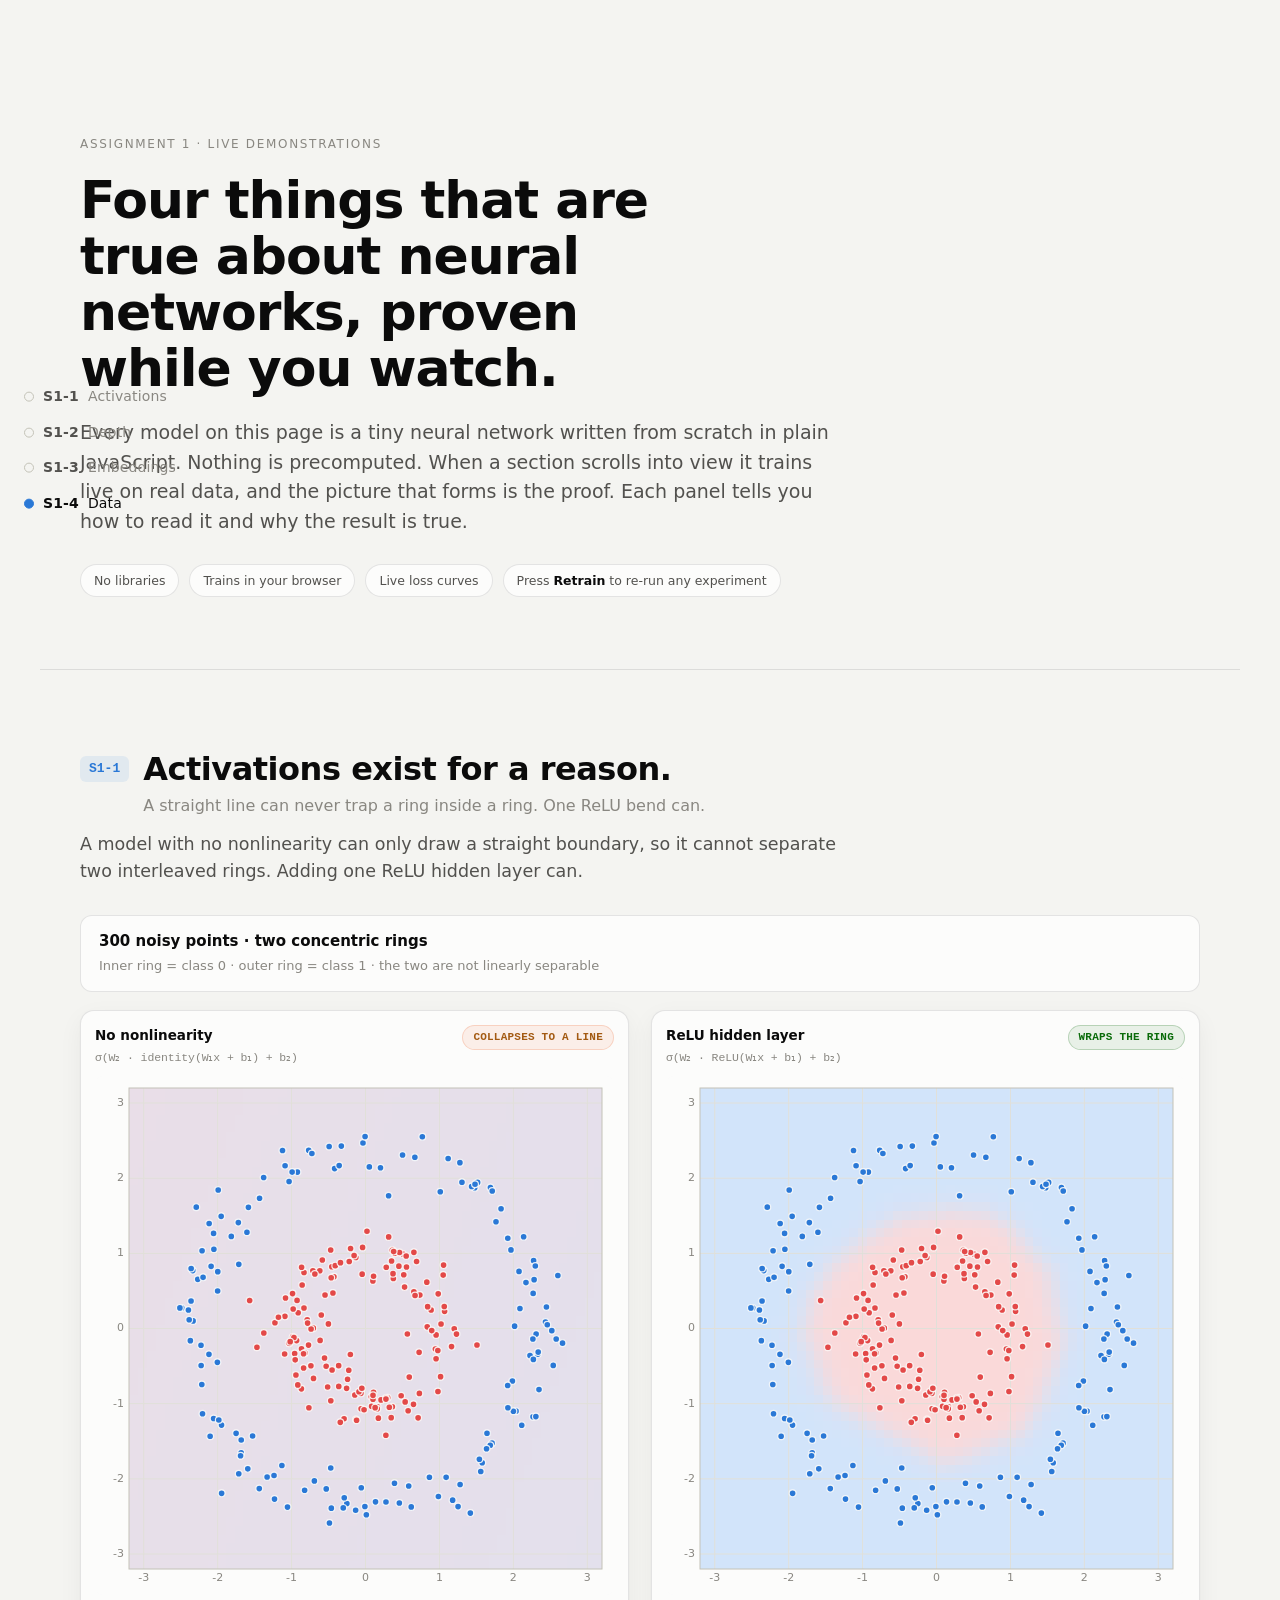
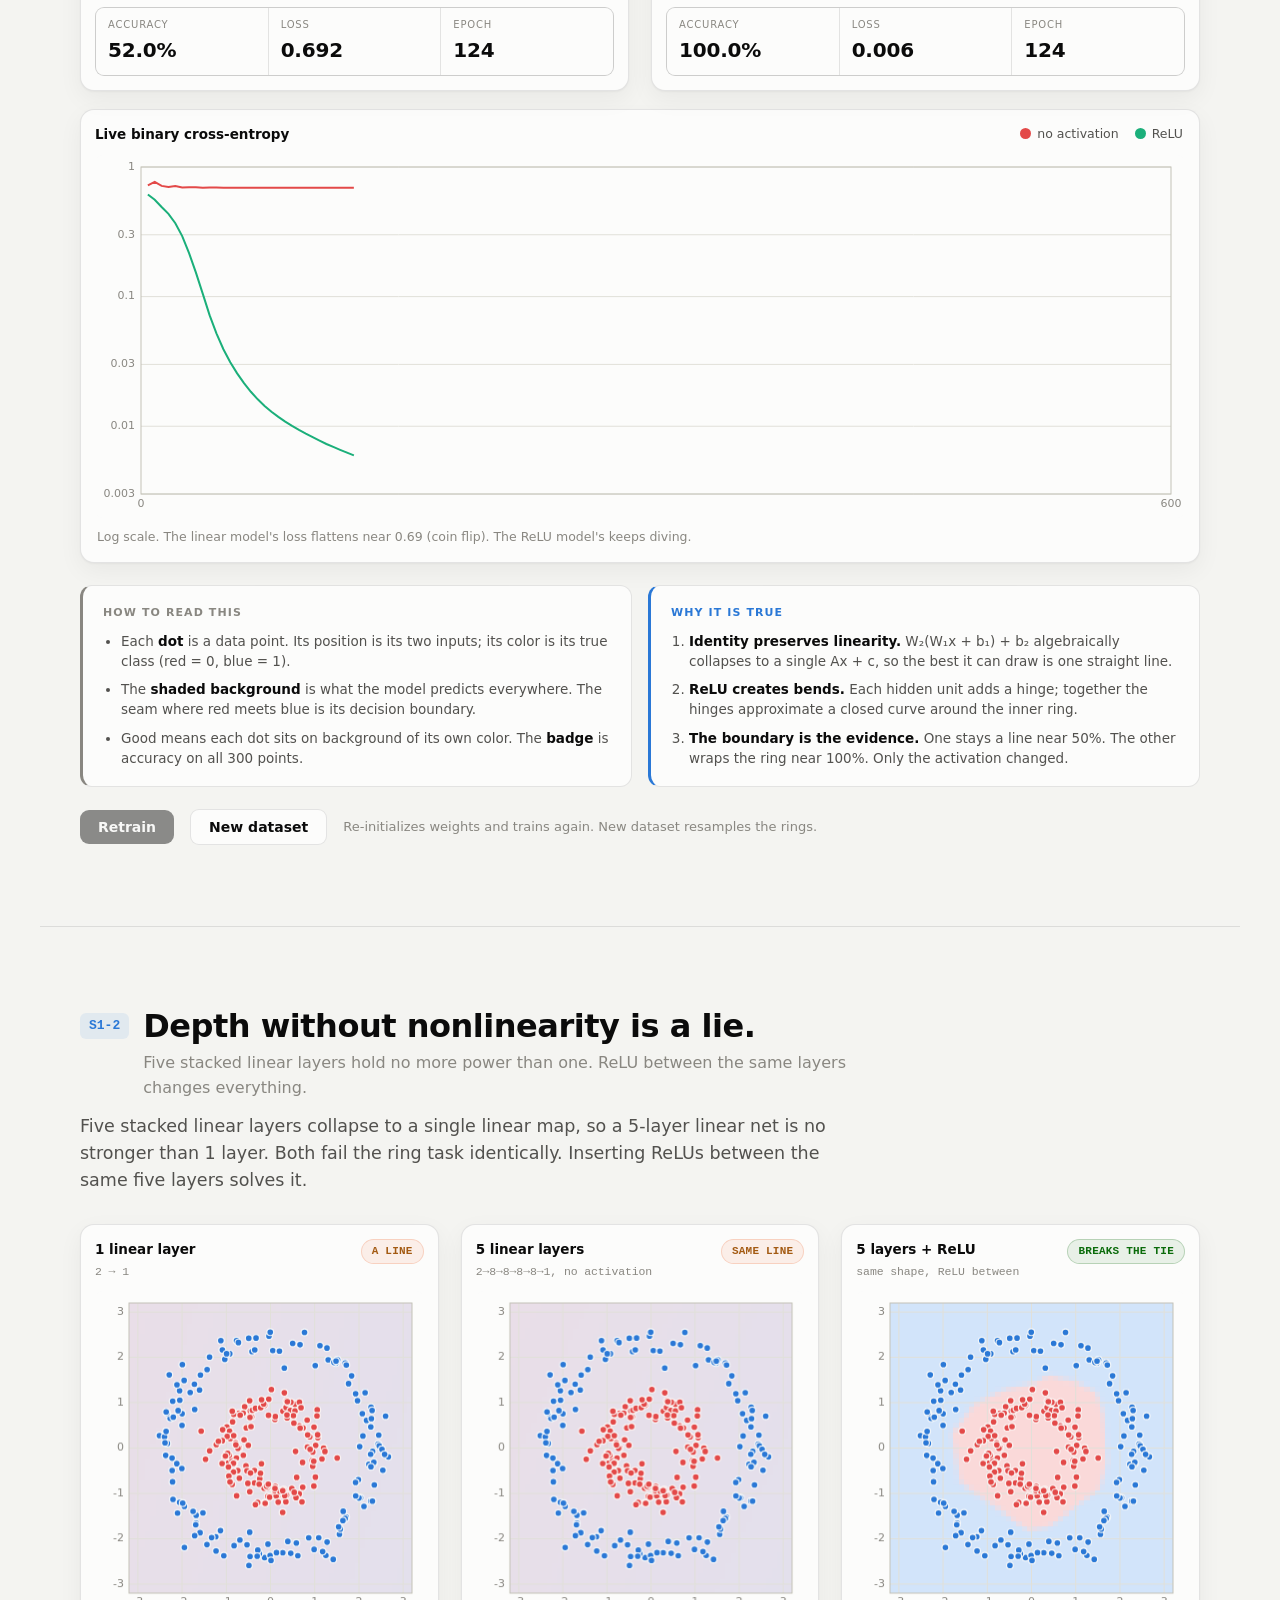
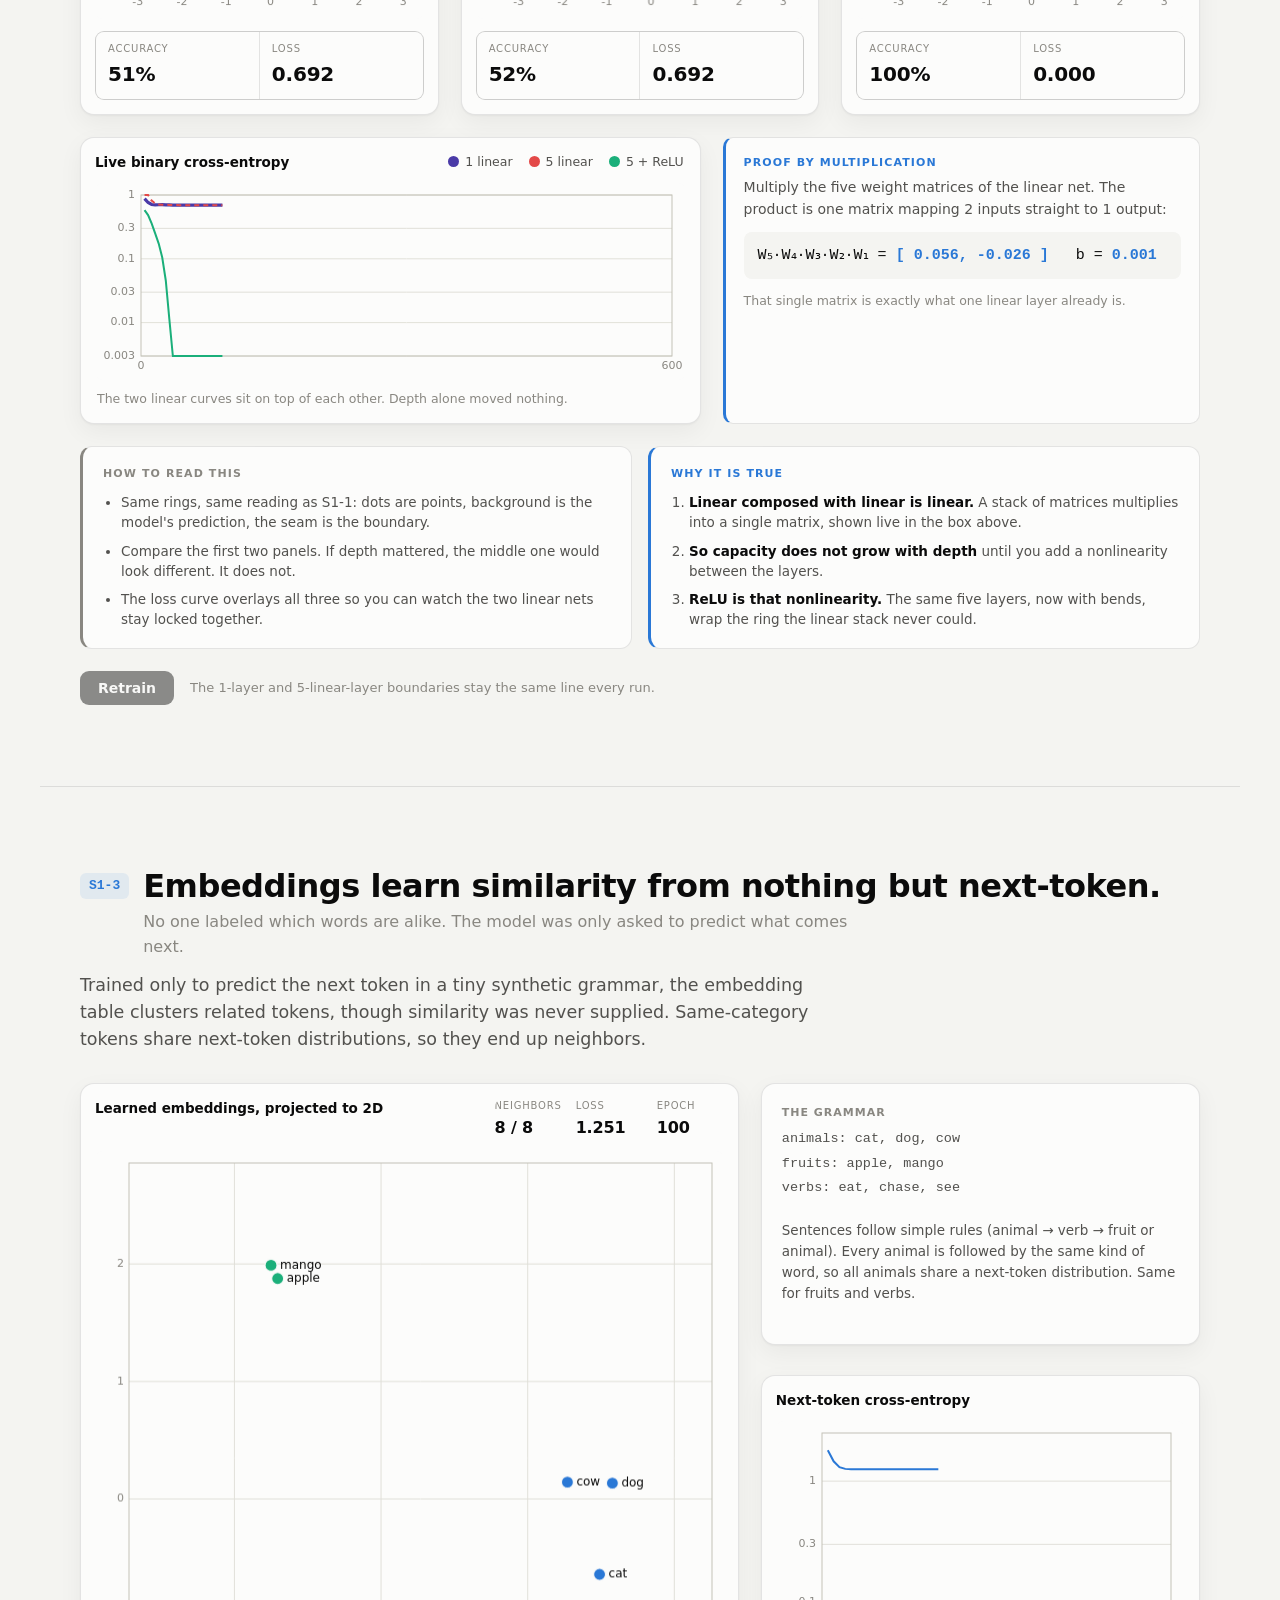
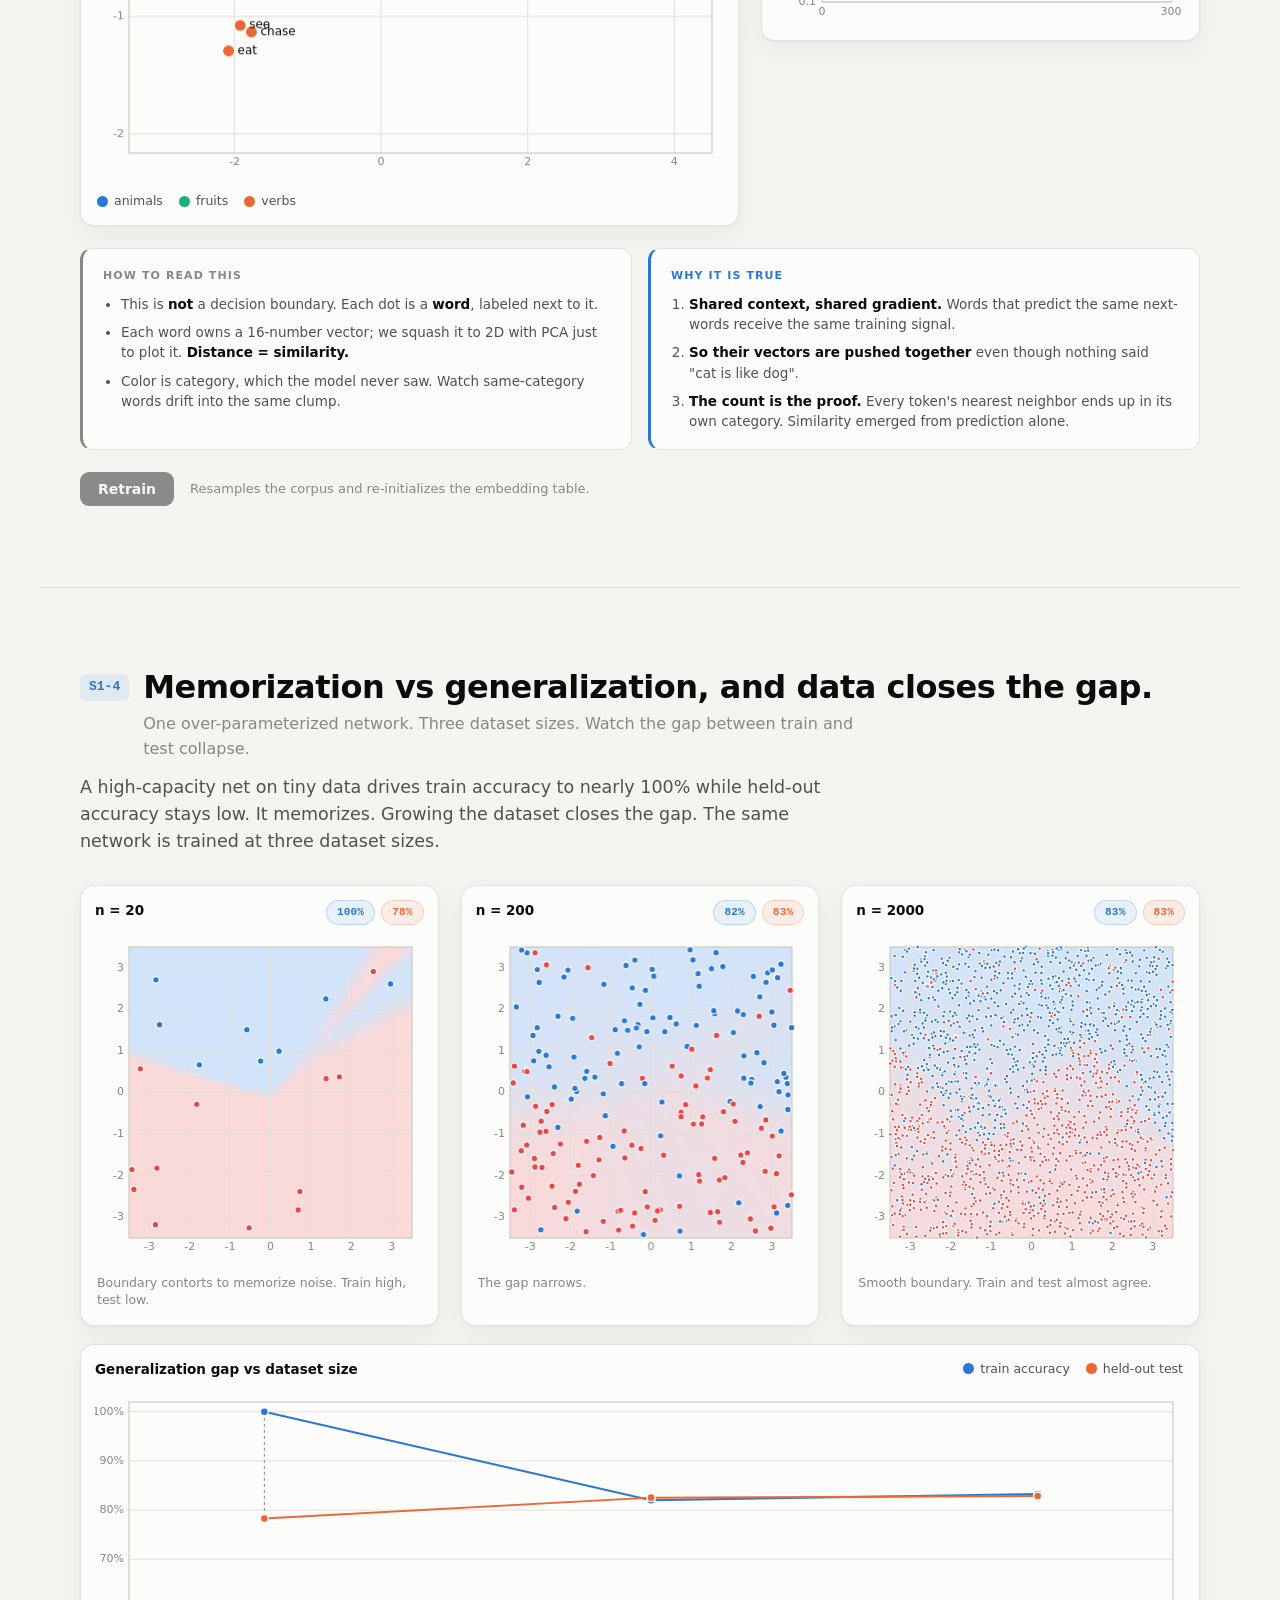
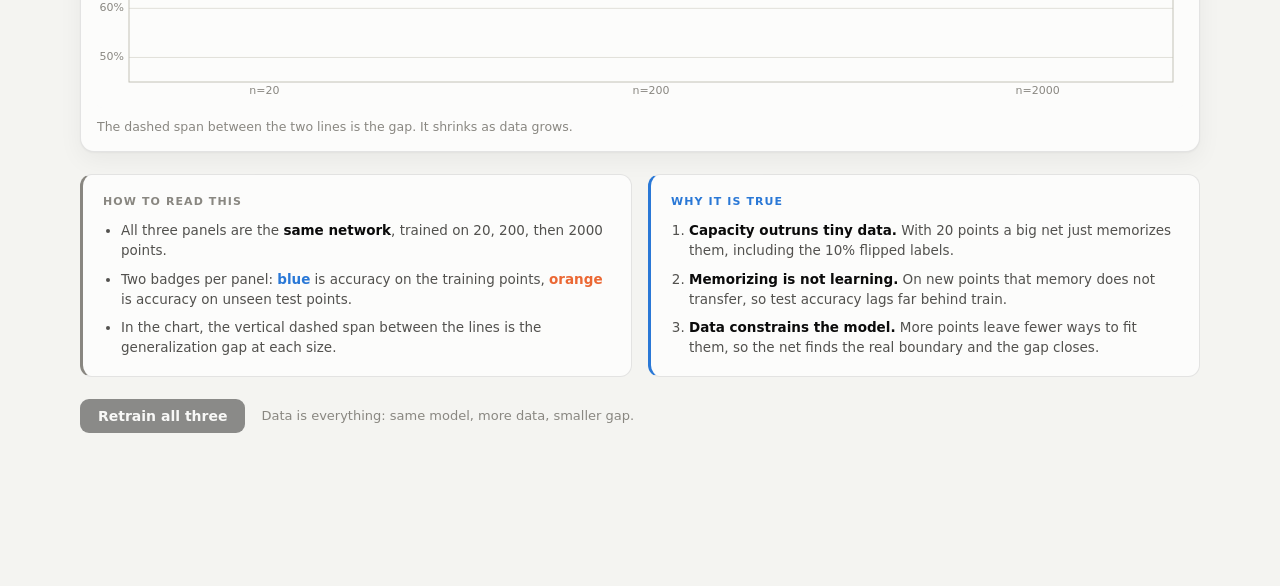
==== commit a1c441a1: "Refine dashboard layout and copy - Widen the container and increase grid gaps so multi-panel section" ====
--- a/assignment-1/index.html
+++ b/assignment-1/index.html
@@ -39,7 +39,7 @@
       <span class="tag">S1-1</span>
       <div>
         <h2>Activations exist for a reason.</h2>
-        <p class="subtitle">Same data, same <span class="mono">2 &rarr; 16 &rarr; 1</span> architecture, same optimizer. The hidden activation is the only change.</p>
+        <p class="subtitle">A straight line can never trap a ring inside a ring. One ReLU bend can.</p>
       </div>
     </div>
     <p class="claim-text">
@@ -399,12 +399,7 @@
     </div>
   </section>
 
-  <footer class="foot">
-    <p>Four claims, four tiny networks, one point: what a model can represent is
-       decided by nonlinearity, depth used honestly, the signal in its data, and
-       how much of that data it sees.</p>
-    <p class="fine">Built for Assignment 1. Every network here trains live in the browser with no external libraries.</p>
-  </footer>
+  <div class="spacer"></div>
 
   <script type="module" src="js/app.js"></script>
 </body>
--- a/assignment-1/styles.css
+++ b/assignment-1/styles.css
@@ -42,21 +42,22 @@
 .rail a {
   display: flex;
   align-items: center;
-  gap: 8px;
-  font-size: 12px;
+  gap: 9px;
+  font-size: 14px;
   color: var(--muted);
   text-decoration: none;
   letter-spacing: 0.01em;
   transition: color 0.2s;
 }
-.rail a b { color: var(--secondary); font-weight: 600; }
+.rail a b { color: var(--secondary); font-weight: 700; }
 .rail .dot {
-  width: 9px;
-  height: 9px;
+  width: 10px;
+  height: 10px;
   border-radius: 50%;
   border: 1.5px solid var(--axis);
   background: transparent;
   transition: all 0.2s;
+  flex-shrink: 0;
 }
 .rail a.active { color: var(--ink); }
 .rail a.active .dot { background: var(--blue); border-color: var(--blue); }
@@ -64,10 +65,11 @@
 
 /* ---- Layout ---- */
 .hero, .claim, .foot {
-  max-width: 1080px;
+  max-width: 1200px;
   margin: 0 auto;
-  padding: 0 32px;
-}
+  padding: 0 40px;
+}
+.spacer { height: 8vh; }
 
 .hero {
   padding-top: 15vh;
@@ -151,7 +153,7 @@
 }
 
 /* ---- Grids of panels ---- */
-.grid { display: grid; gap: 18px; }
+.grid { display: grid; gap: 22px; }
 .grid.two { grid-template-columns: repeat(2, 1fr); }
 .grid.three { grid-template-columns: repeat(3, 1fr); }
 .grid.embed { grid-template-columns: 1.5fr 1fr; }
@@ -275,10 +277,10 @@
 /* ---- Loss curve panel ---- */
 .loss-panel { margin-top: 18px; }
 .loss-panel.compact { margin-top: 14px; }
-.panel canvas.lossc { aspect-ratio: 30 / 8; }
-.panel canvas.lossc.short { aspect-ratio: 20 / 9; }
-
-.grid.loss-and-proof { grid-template-columns: 1.4fr 1fr; margin-top: 18px; align-items: stretch; }
+.panel canvas.lossc { aspect-ratio: 24 / 8; }
+.panel canvas.lossc.short { aspect-ratio: 18 / 9; }
+
+.grid.loss-and-proof { grid-template-columns: 1.3fr 1fr; margin-top: 22px; align-items: stretch; }
 .grid.loss-and-proof .loss-panel { margin-top: 0; }
 
 /* ---- Explainer cards ---- */
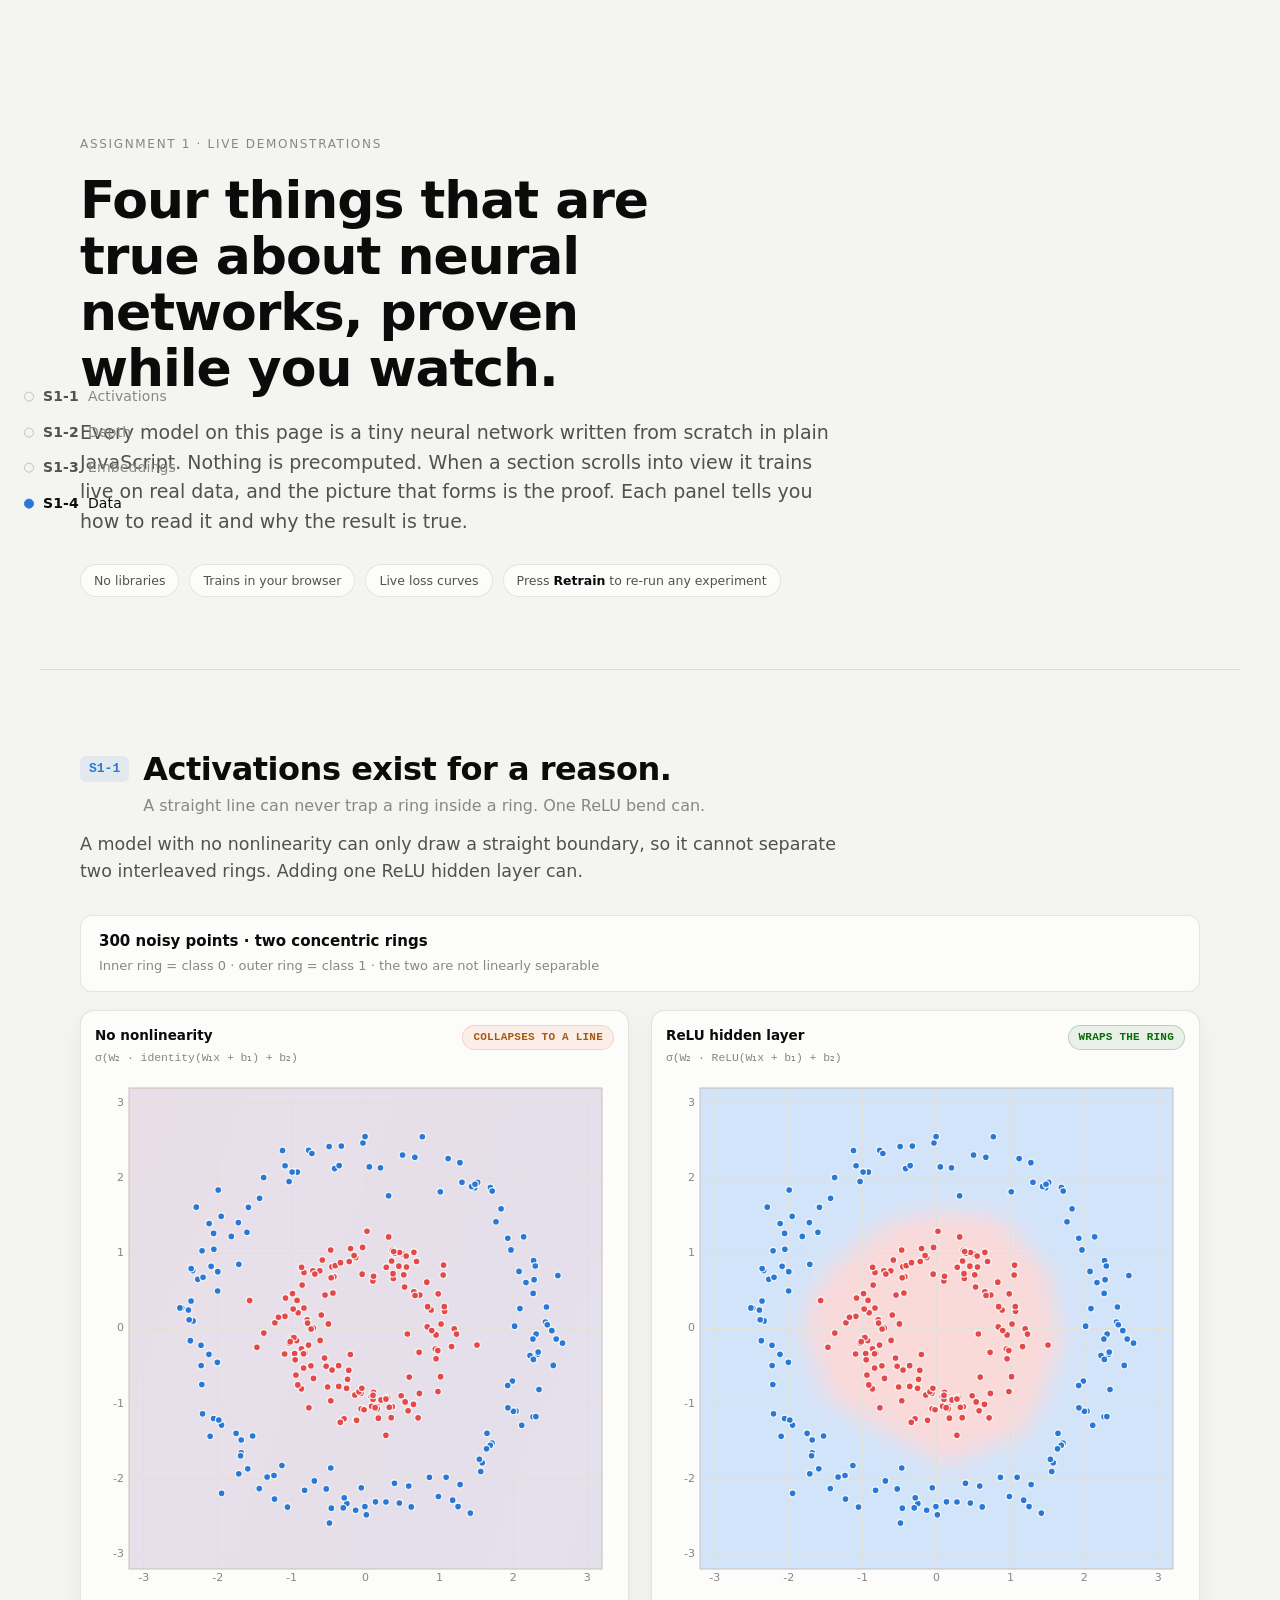
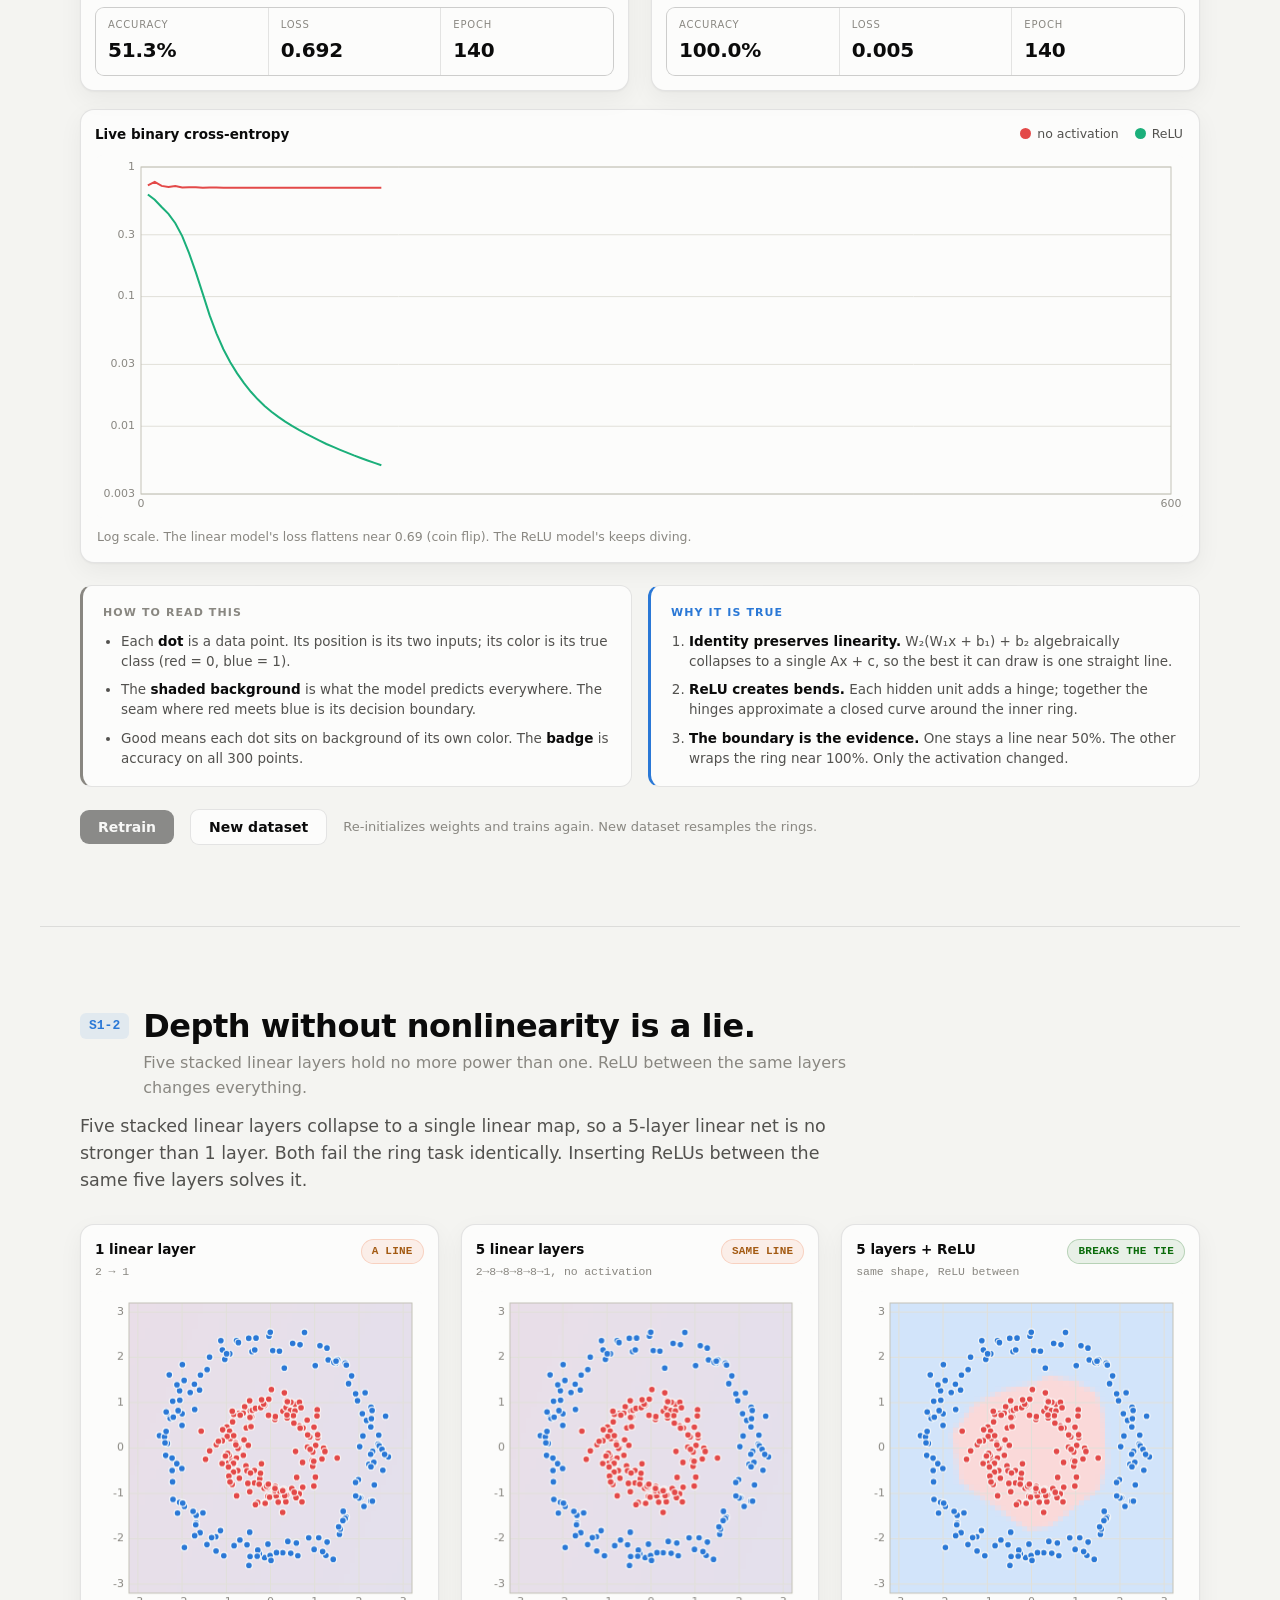
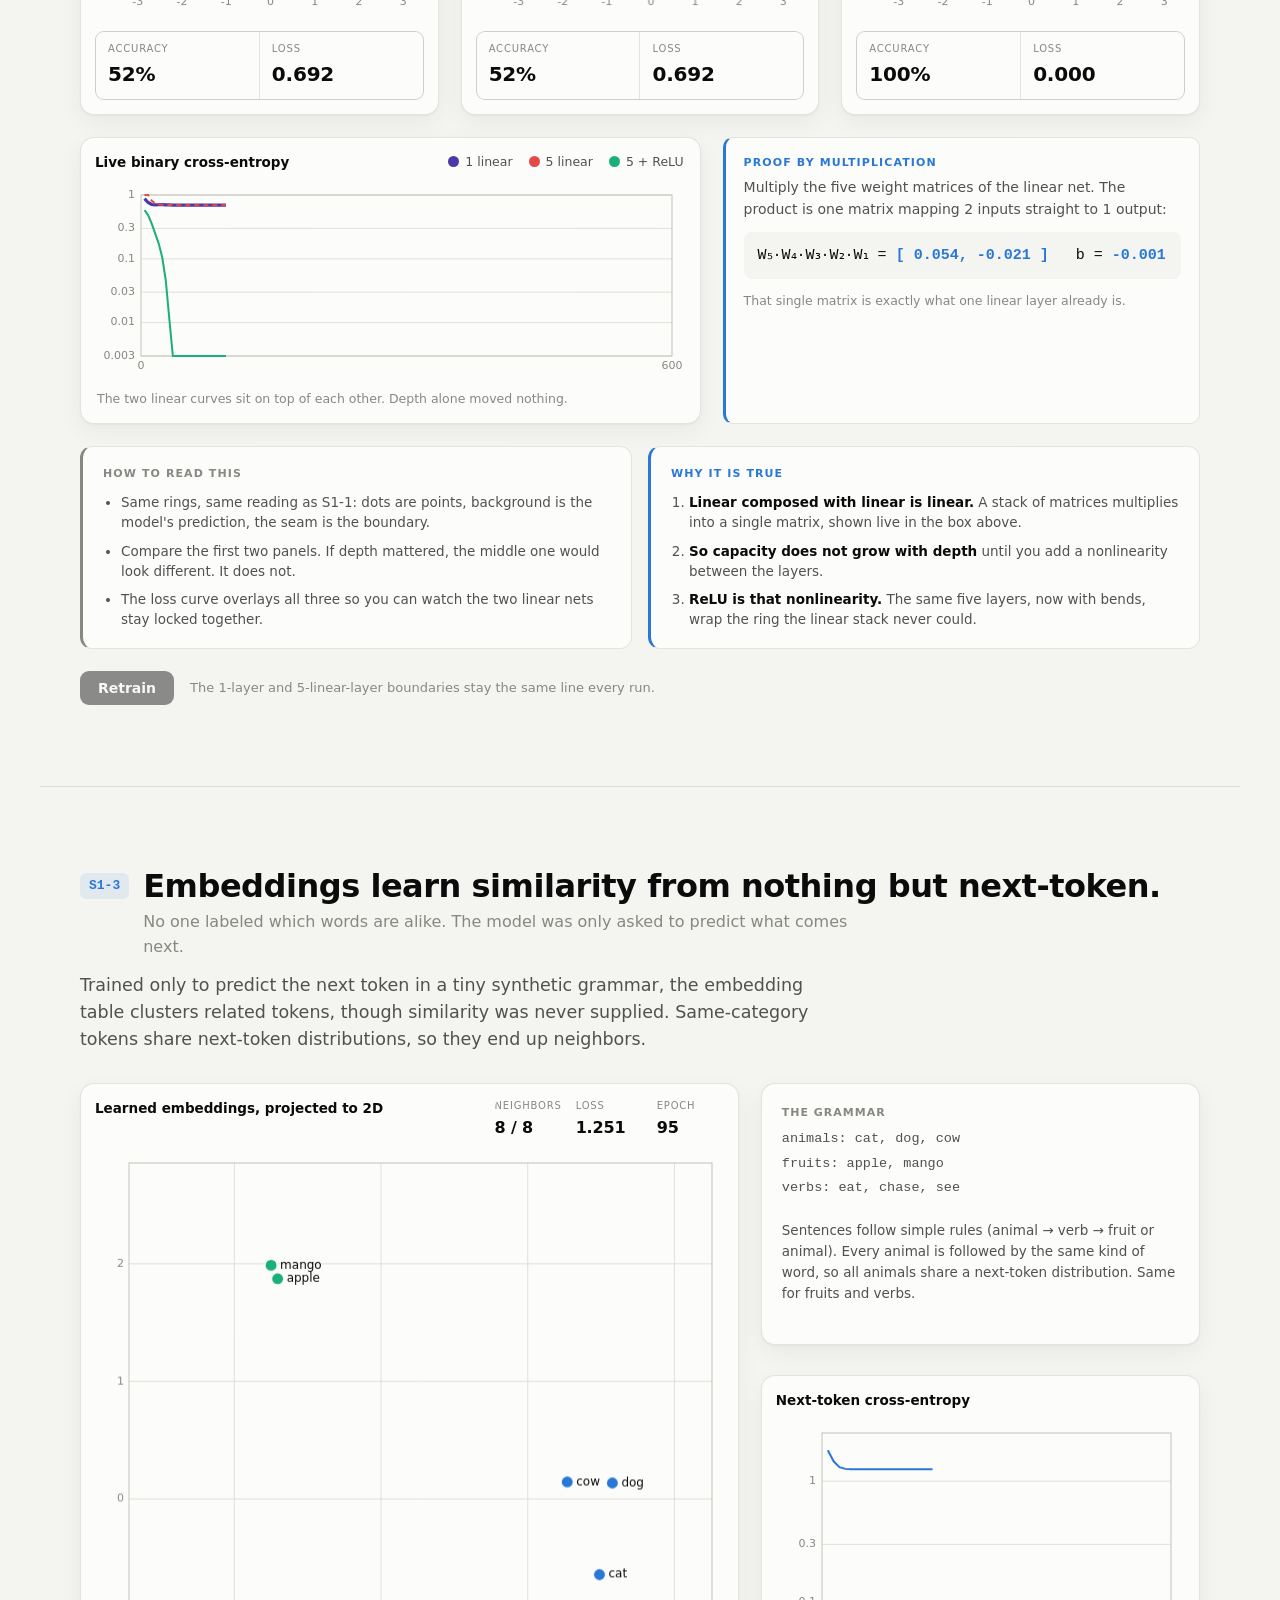
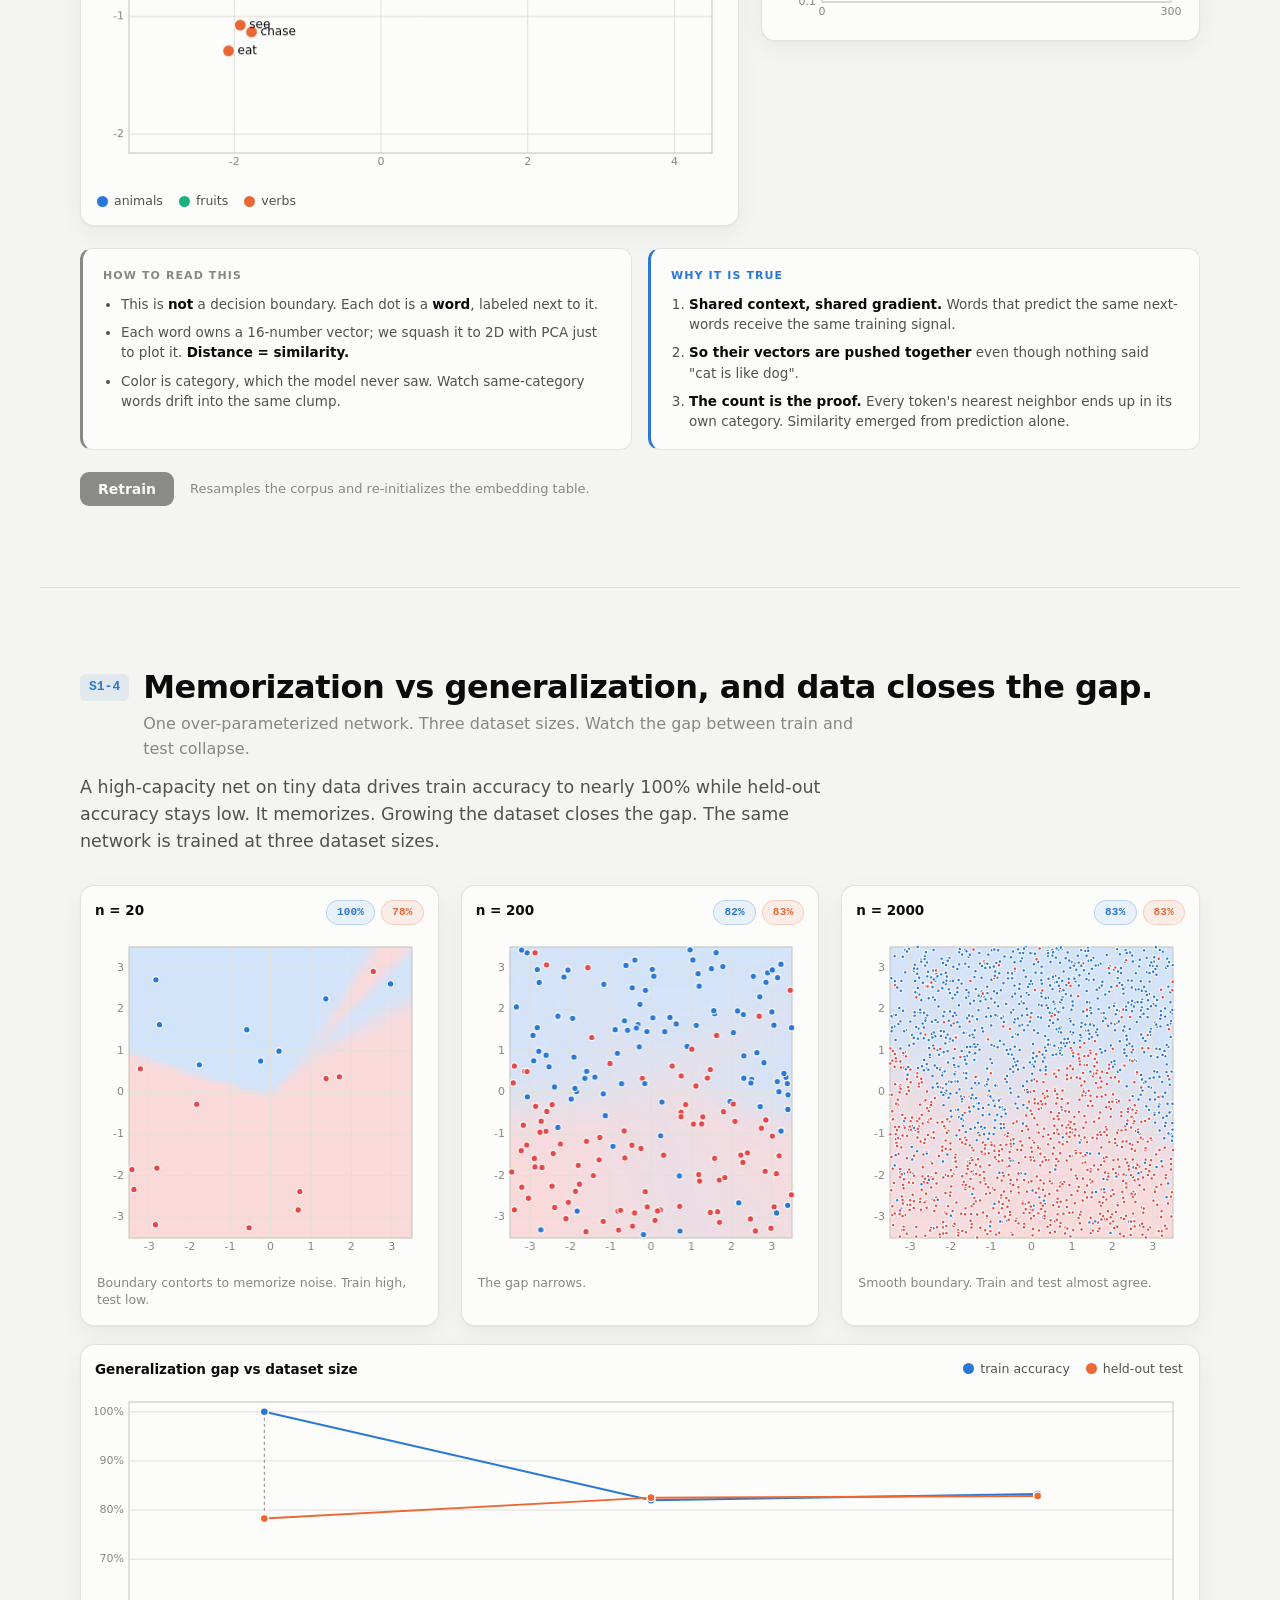
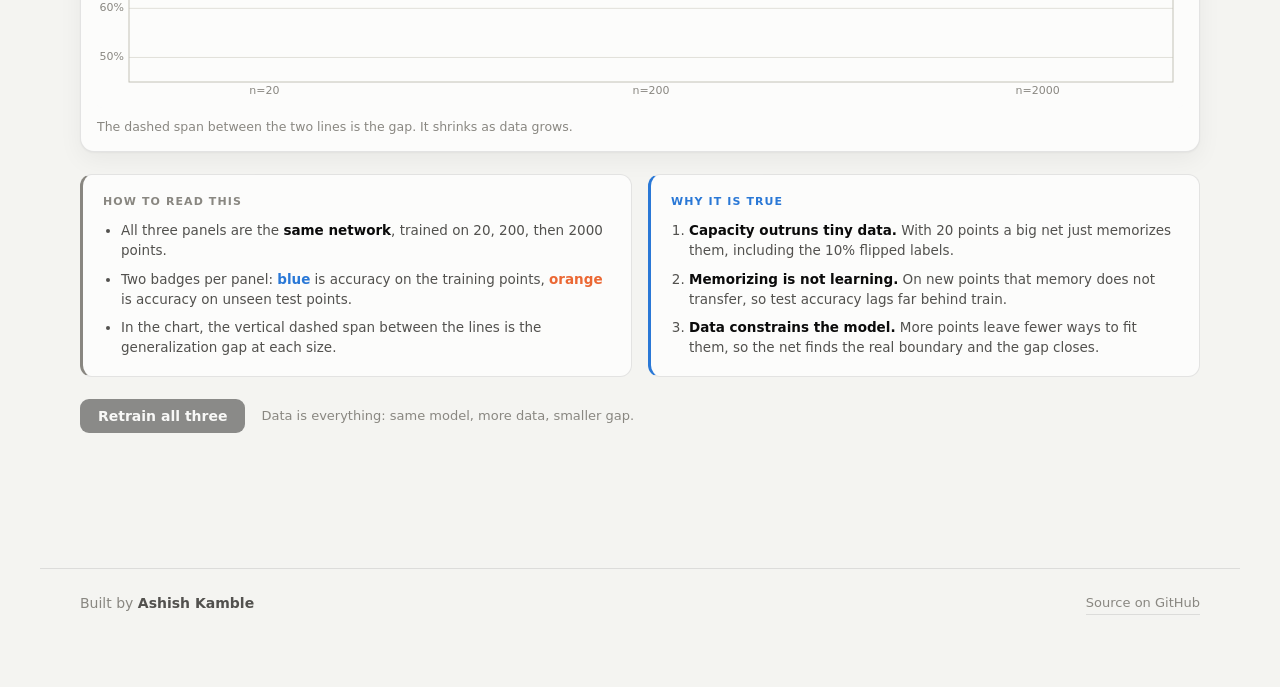
==== commit b27563a5: "Add author byline footer Add a slim footer crediting Ashish Kamble with a link to the source repo." ====
--- a/assignment-1/index.html
+++ b/assignment-1/index.html
@@ -399,7 +399,10 @@
     </div>
   </section>
 
-  <div class="spacer"></div>
+  <footer class="foot">
+    <span class="by">Built by <b>Ashish Kamble</b></span>
+    <a class="src" href="https://github.com/AshishGKamble/erav5" target="_blank" rel="noopener">Source on GitHub</a>
+  </footer>
 
   <script type="module" src="js/app.js"></script>
 </body>
--- a/assignment-1/styles.css
+++ b/assignment-1/styles.css
@@ -69,7 +69,6 @@
   margin: 0 auto;
   padding: 0 40px;
 }
-.spacer { height: 8vh; }
 
 .hero {
   padding-top: 15vh;
@@ -458,14 +457,29 @@
   display: inline-block;
 }
 
-/* ---- Footer ---- */
+/* ---- Footer byline ---- */
 .foot {
-  padding-top: 7vh;
-  padding-bottom: 12vh;
+  display: flex;
+  align-items: center;
+  justify-content: space-between;
+  gap: 16px;
+  flex-wrap: wrap;
+  margin-top: 6vh;
+  padding-top: 24px;
+  padding-bottom: 8vh;
   border-top: 1px solid var(--border);
 }
-.foot p { max-width: 64ch; color: var(--secondary); font-size: 16px; }
-.foot .fine { color: var(--muted); font-size: 13px; margin-top: 14px; }
+.foot .by { font-size: 14px; color: var(--muted); }
+.foot .by b { color: var(--secondary); font-weight: 600; }
+.foot .src {
+  font-size: 13px;
+  color: var(--muted);
+  text-decoration: none;
+  border-bottom: 1px solid var(--border);
+  padding-bottom: 1px;
+  transition: color 0.15s;
+}
+.foot .src:hover { color: var(--ink); }
 
 /* ---- Responsive ---- */
 @media (max-width: 900px) {
